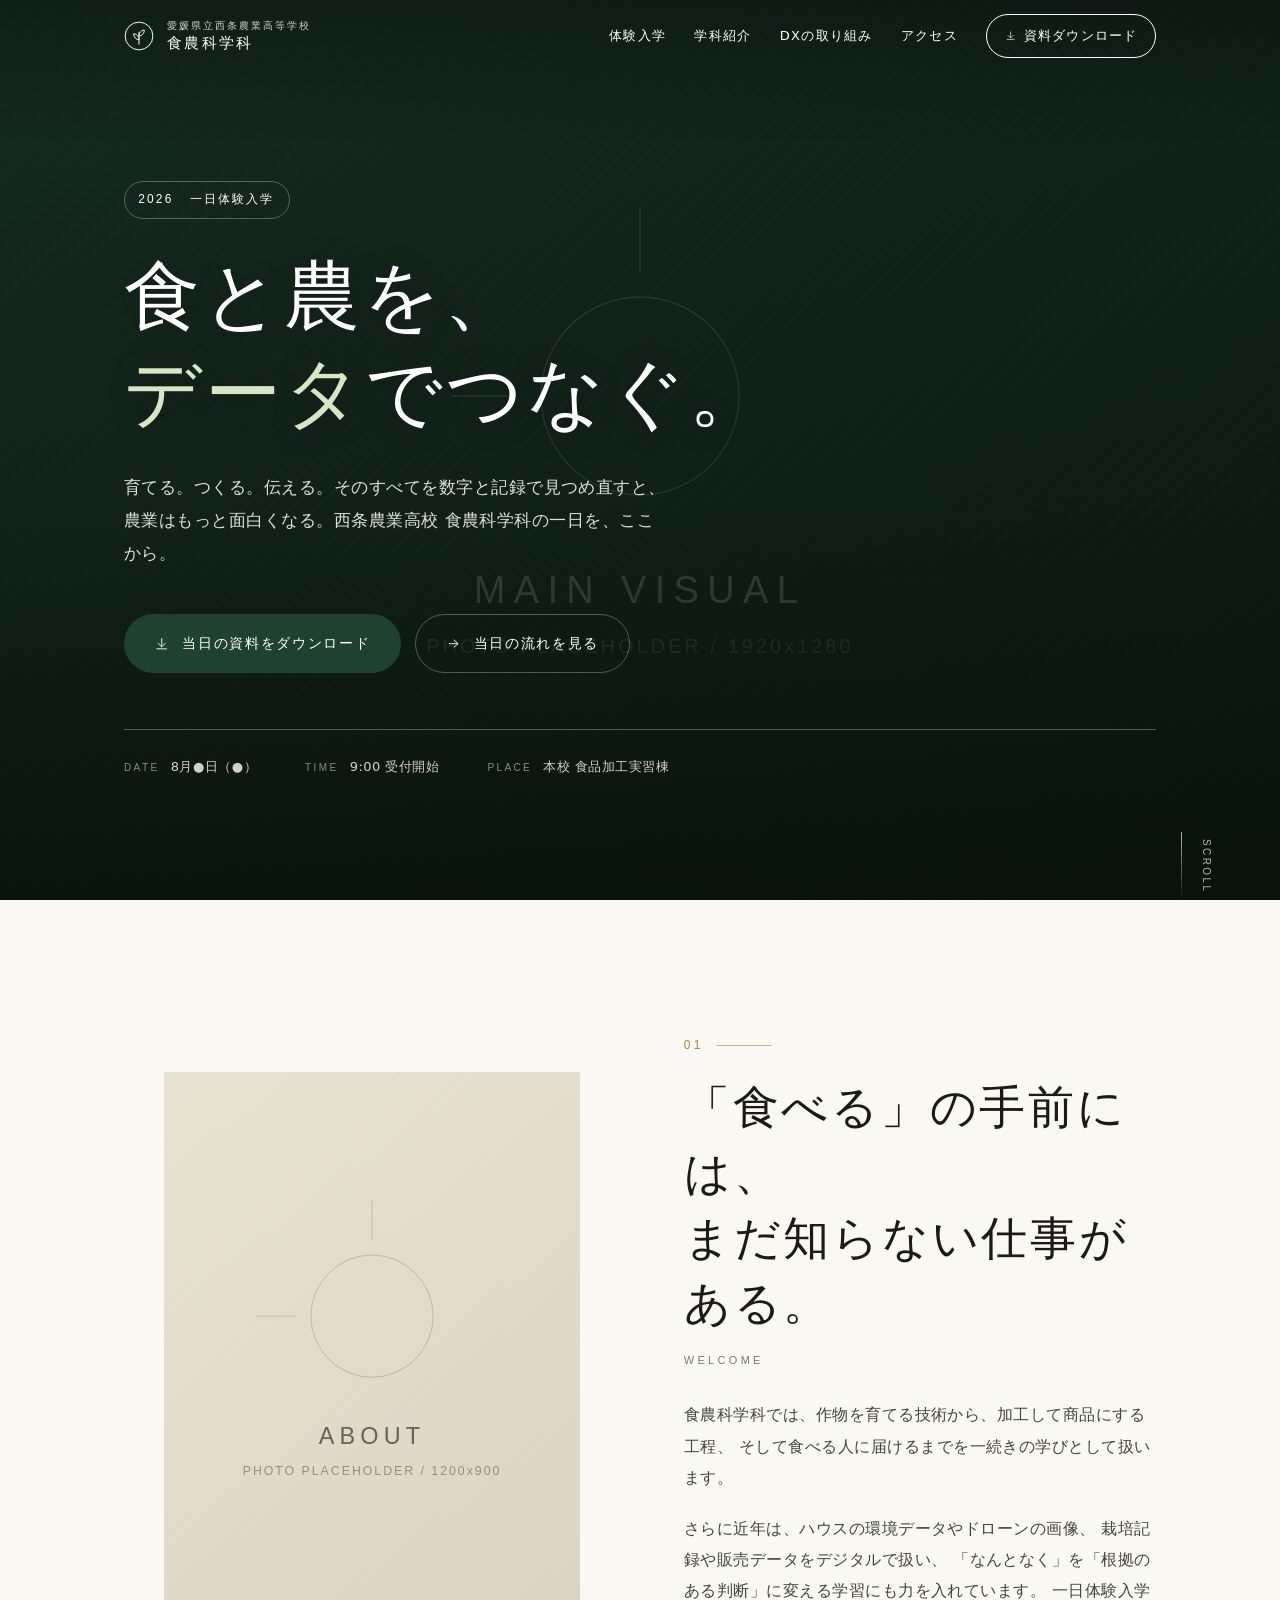
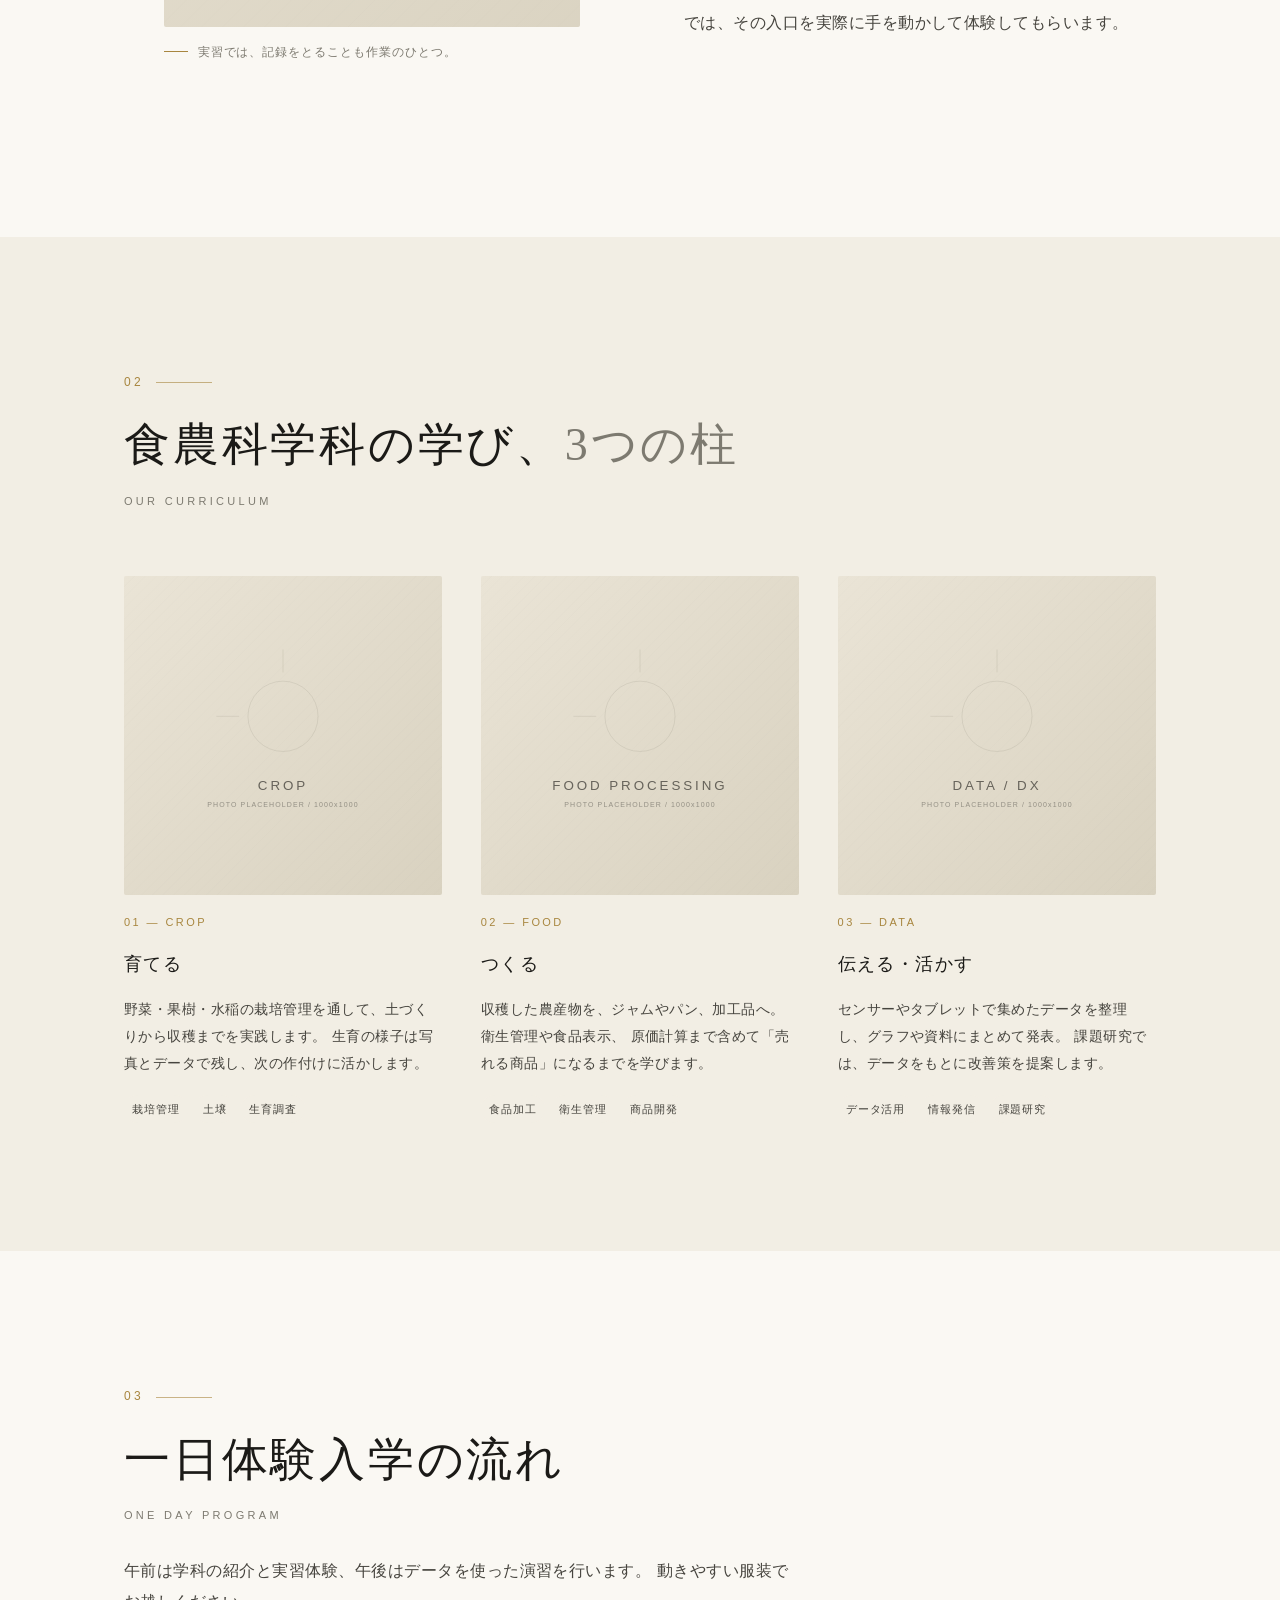
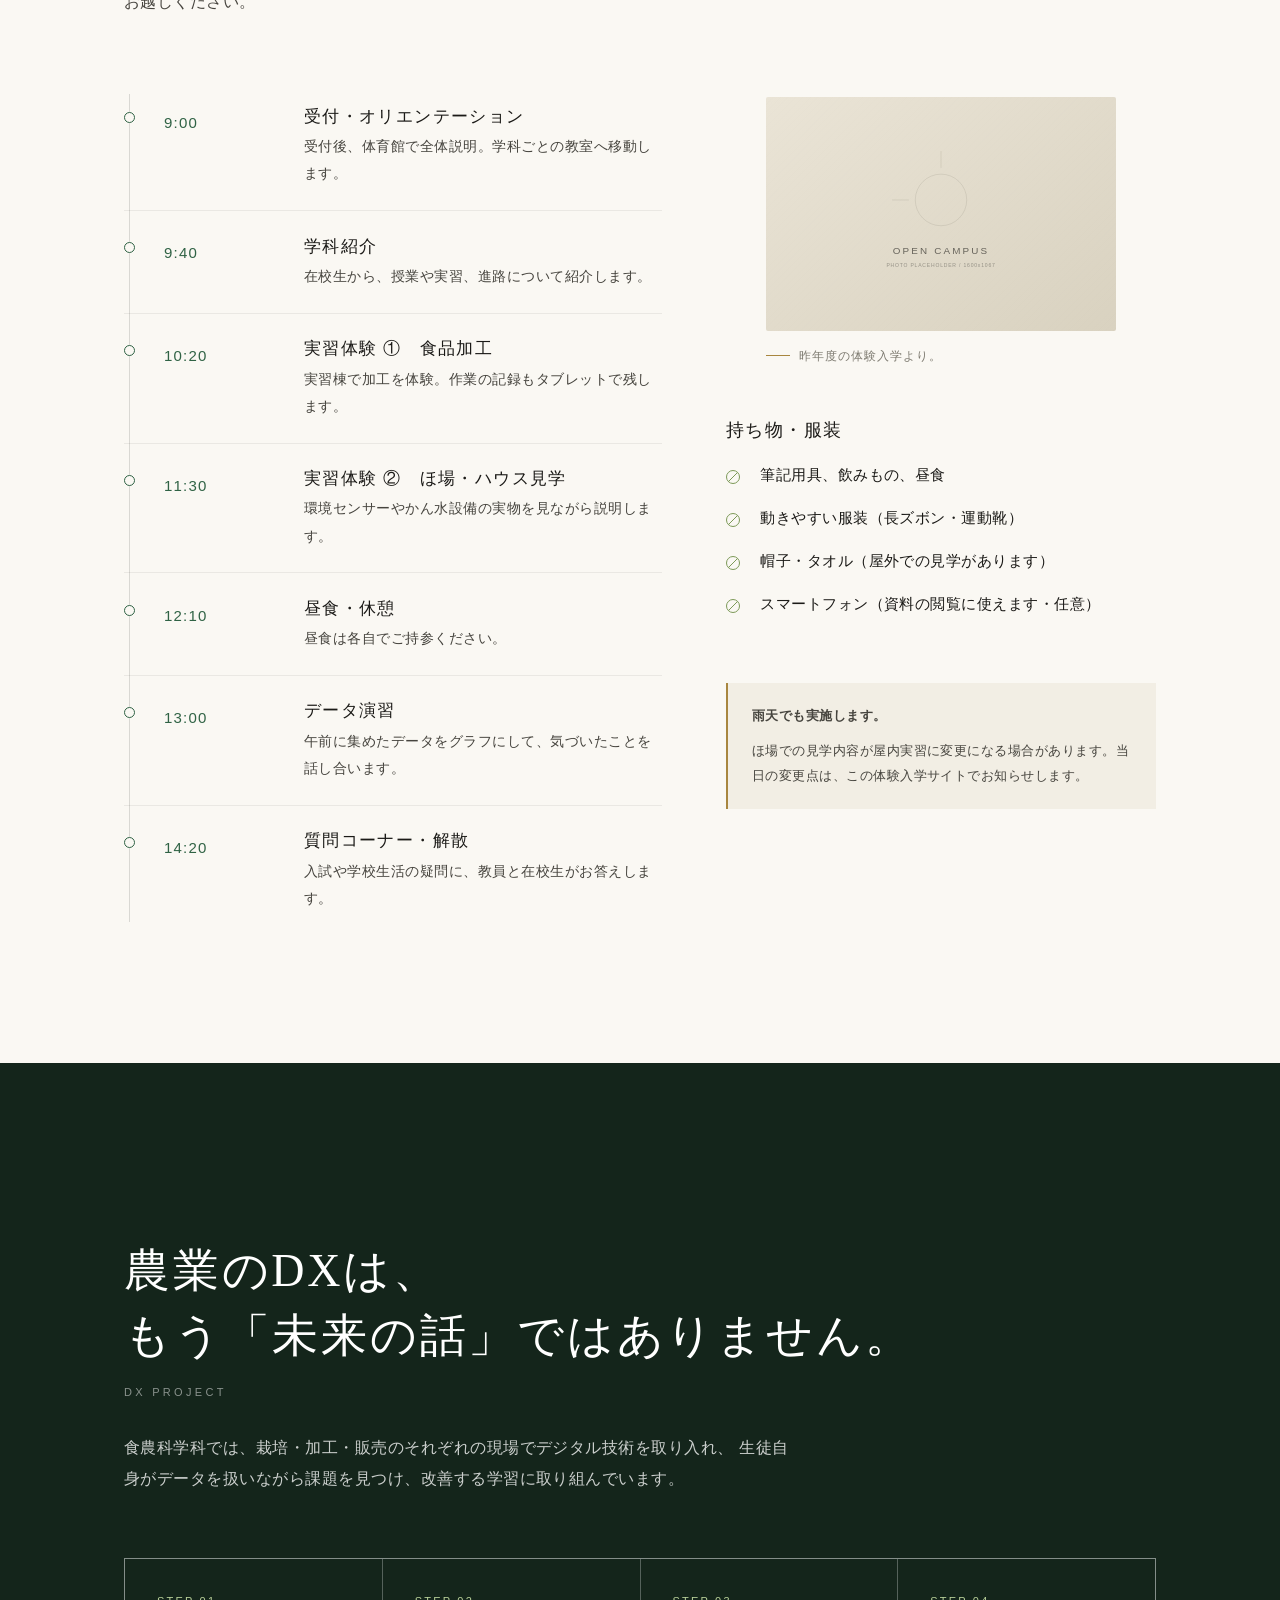
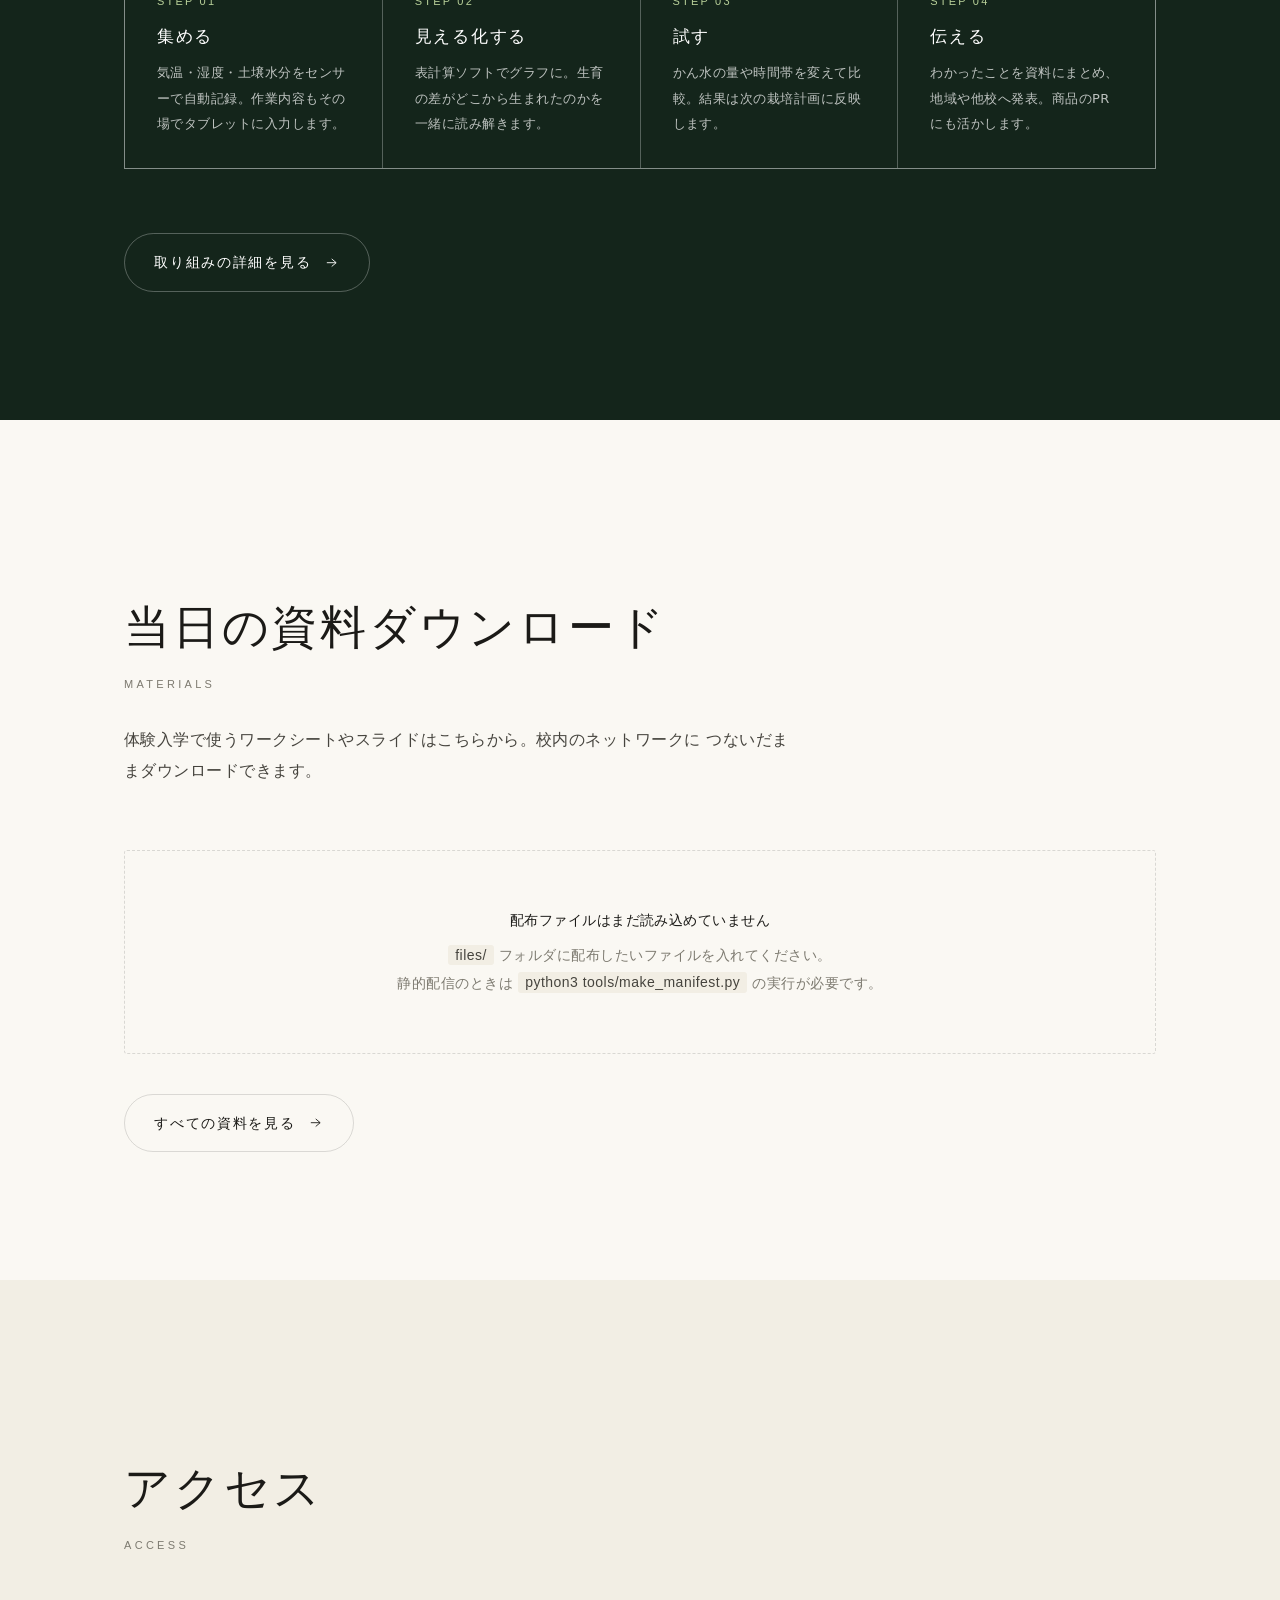
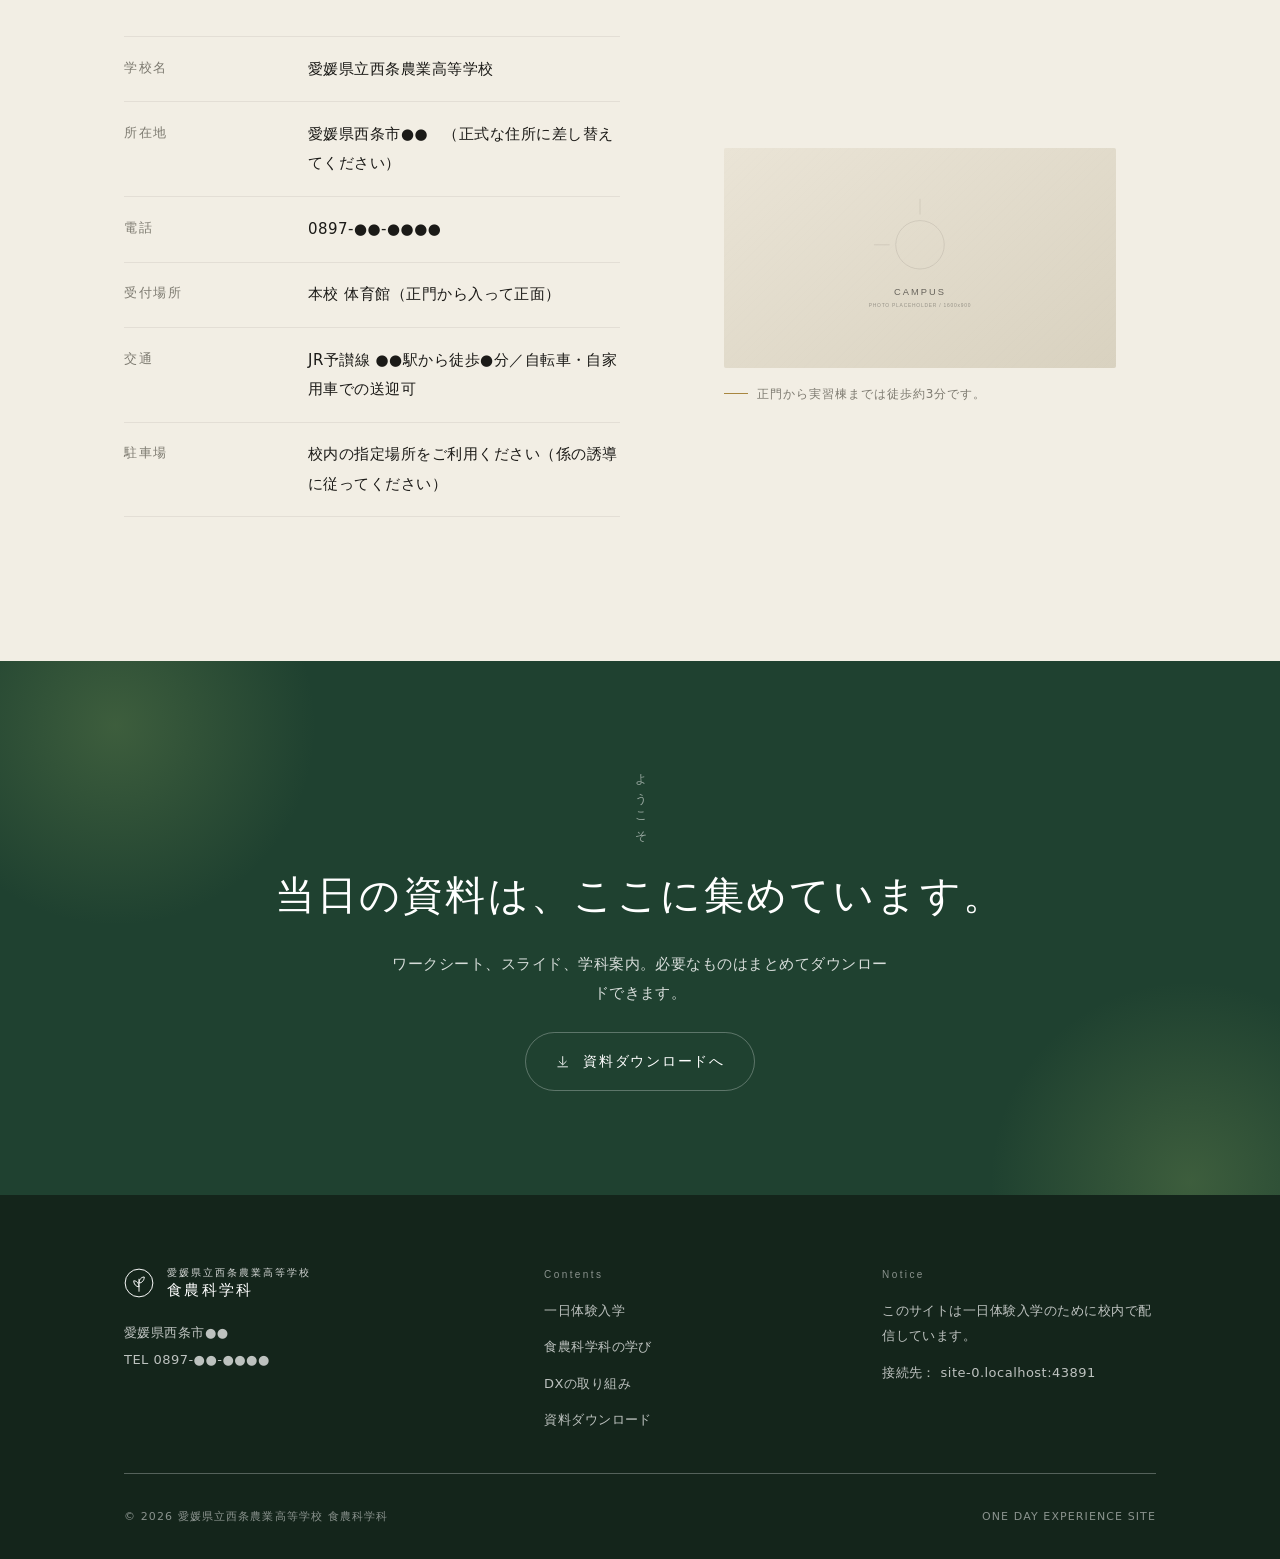
==== index.html @ 2d269757 "一日体験入学サイトを新規作成 食農科学科の一日体験入学向けサイト。Raspberry Pi を校内に置いて 資料を配布することを主目的にしている。  - index.html / dx.html / " ====
<!DOCTYPE html>
<html lang="ja">
<head>
<meta charset="UTF-8">
<meta name="viewport" content="width=device-width, initial-scale=1">
<title>一日体験入学｜愛媛県立西条農業高等学校 食農科学科</title>
<meta name="description" content="愛媛県立西条農業高等学校 食農科学科の一日体験入学サイト。当日の資料ダウンロードと、食と農のDX（デジタル）に取り組む学科の学びを紹介します。">
<meta name="theme-color" content="#14251b">
<meta name="format-detection" content="telephone=no">
<meta property="og:type" content="website">
<meta property="og:title" content="一日体験入学｜西条農業高等学校 食農科学科">
<meta property="og:description" content="食と農を、データでつなぐ。食農科学科の学びとDXの取り組みを紹介します。">
<link rel="icon" href="assets/img/favicon.svg" type="image/svg+xml">
<script>document.documentElement.className += " js";</script>
<link rel="stylesheet" href="assets/css/style.css">
<link rel="stylesheet" href="assets/css/photos.css">
</head>
<body>

<a class="skip-link" href="#main">本文へskip</a>

<!-- ======================= ヘッダー ======================= -->
<header class="header">
  <div class="header__inner">
    <a class="brand" href="index.html" aria-label="西条農業高等学校 食農科学科 トップへ">
      <svg class="brand__mark" viewBox="0 0 40 40" fill="none" stroke-width="1.3" aria-hidden="true">
        <circle cx="20" cy="20" r="18.5"/>
        <path d="M20 31V15" stroke-linecap="round"/>
        <path d="M20 20c0-4.4 3-8 7-8 0 4.4-3 8-7 8Z"/>
        <path d="M20 25c0-4.4-3-8-7-8 0 4.4 3 8 7 8Z"/>
      </svg>
      <span class="brand__txt">
        <span class="brand__school">愛媛県立西条農業高等学校</span>
        <span class="brand__dept">食農科学科</span>
      </span>
    </a>

    <nav class="gnav" aria-label="メインメニュー">
      <a class="gnav__link" href="#taiken">体験入学</a>
      <a class="gnav__link" href="#course">学科紹介</a>
      <a class="gnav__link" href="dx.html">DXの取り組み</a>
      <a class="gnav__link" href="#access">アクセス</a>
      <a class="gnav__cta" href="download.html">
        <svg viewBox="0 0 24 24" fill="none" stroke="currentColor" stroke-width="1.4" stroke-linecap="round" stroke-linejoin="round" aria-hidden="true"><path d="M12 4v12"/><path d="M6.5 11.5 12 17l5.5-5.5"/><path d="M4.5 20h15"/></svg>
        資料ダウンロード
      </a>
    </nav>

    <button class="burger" type="button" aria-expanded="false" aria-controls="drawer" aria-label="メニューを開く">
      <span></span><span></span><span></span>
    </button>
  </div>
</header>

<!-- ======================= ドロワー ======================= -->
<div class="drawer" id="drawer" aria-hidden="true">
  <nav class="wrap" aria-label="メニュー">
    <ul class="drawer__list">
      <li><a href="index.html"><em>01</em>トップ</a></li>
      <li><a href="#taiken"><em>02</em>一日体験入学</a></li>
      <li><a href="#course"><em>03</em>食農科学科の学び</a></li>
      <li><a href="dx.html"><em>04</em>DXの取り組み</a></li>
      <li><a href="download.html"><em>05</em>資料ダウンロード</a></li>
      <li><a href="#access"><em>06</em>アクセス</a></li>
    </ul>
    <p class="drawer__foot">
      校内Wi-Fi接続中のアドレス： <span data-host>localhost</span>
    </p>
  </nav>
</div>

<main id="main">

  <!-- ======================= ヒーロー ======================= -->
  <section class="hero">
    <div class="hero__media" aria-hidden="true">
      <div class="photo ph-hero" data-note="hero"></div>
    </div>

    <div class="hero__inner">
      <p class="hero__eyebrow" data-reveal><b>2026</b> 一日体験入学</p>

      <h1 class="hero__ttl" data-reveal data-reveal-group="1">
        食と農を、<br>
        <span class="accent">データ</span>でつなぐ。
      </h1>

      <p class="hero__lead" data-reveal data-reveal-group="2">
        育てる。つくる。伝える。そのすべてを数字と記録で見つめ直すと、
        農業はもっと面白くなる。西条農業高校 食農科学科の一日を、ここから。
      </p>

      <div class="hero__actions btn-row" data-reveal data-reveal-group="3">
        <a class="btn btn--down" href="download.html">
          <svg class="btn__ico" viewBox="0 0 24 24" fill="none" stroke="currentColor" stroke-width="1.4" stroke-linecap="round" stroke-linejoin="round" aria-hidden="true"><path d="M12 4v12"/><path d="M6.5 11.5 12 17l5.5-5.5"/><path d="M4.5 20h15"/></svg>
          当日の資料をダウンロード
        </a>
        <a class="btn btn--light" href="#taiken">
          <svg class="btn__ico" viewBox="0 0 24 24" fill="none" stroke="currentColor" stroke-width="1.4" stroke-linecap="round" stroke-linejoin="round" aria-hidden="true"><path d="M5 12h13"/><path d="M12.5 6.5 19 12l-6.5 5.5"/></svg>
          当日の流れを見る
        </a>
      </div>

      <!-- TODO: 日程・会場・持ち物を実際の内容に差し替えてください -->
      <dl class="hero__meta" data-reveal data-reveal-group="4">
        <div><dt>DATE</dt><dd>8月●日（●）</dd></div>
        <div><dt>TIME</dt><dd>9:00 受付開始</dd></div>
        <div><dt>PLACE</dt><dd>本校 食品加工実習棟</dd></div>
      </dl>
    </div>

    <p class="hero__scroll" aria-hidden="true">SCROLL</p>
  </section>

  <!-- ======================= イントロ ======================= -->
  <section class="section" id="about">
    <div class="wrap">
      <div class="split split--rev">
        <div>
          <div class="head" style="margin-bottom:0">
            <p class="head__no" data-reveal>01</p>
            <h2 class="head__ttl" data-reveal data-reveal-group="1">
              「食べる」の手前には、<br>まだ知らない仕事がある。
            </h2>
            <p class="head__en" data-reveal data-reveal-group="2">Welcome</p>
            <div class="head__lead" data-reveal data-reveal-group="3">
              <p>
                食農科学科では、作物を育てる技術から、加工して商品にする工程、
                そして食べる人に届けるまでを一続きの学びとして扱います。
              </p>
              <p style="margin-top:1.25em">
                さらに近年は、ハウスの環境データやドローンの画像、
                栽培記録や販売データをデジタルで扱い、
                「なんとなく」を「根拠のある判断」に変える学習にも力を入れています。
                一日体験入学では、その入口を実際に手を動かして体験してもらいます。
              </p>
            </div>
            <p style="margin-top:2.25rem" data-reveal data-reveal-group="4">
              <a class="tlink" href="dx.html">
                DXの取り組みを詳しく見る
                <svg viewBox="0 0 24 24" fill="none" stroke="currentColor" stroke-width="1.5" stroke-linecap="round" stroke-linejoin="round" aria-hidden="true"><path d="M5 12h13"/><path d="M12.5 6.5 19 12l-6.5 5.5"/></svg>
              </a>
            </p>
          </div>
        </div>

        <figure class="figure" data-reveal>
          <div class="photo photo--tall photo--zoom ph-about" data-note="about"></div>
          <figcaption>実習では、記録をとることも作業のひとつ。</figcaption>
        </figure>
      </div>
    </div>
  </section>

  <!-- ======================= 学びの3本柱 ======================= -->
  <section class="section section--paper2" id="course">
    <div class="wrap">
      <div class="head">
        <p class="head__no" data-reveal>02</p>
        <h2 class="head__ttl" data-reveal data-reveal-group="1">
          食農科学科の学び、<span class="thin">3つの柱</span>
        </h2>
        <p class="head__en" data-reveal data-reveal-group="2">Our Curriculum</p>
      </div>

      <div class="grid grid--3">
        <article class="card card--flat" data-reveal data-reveal-group="0">
          <div class="photo photo--1x1 photo--zoom ph-course-crop" data-note="course-crop"></div>
          <p class="card__no">01 — CROP</p>
          <h3 class="card__ttl">育てる</h3>
          <p class="card__txt">
            野菜・果樹・水稲の栽培管理を通して、土づくりから収穫までを実践します。
            生育の様子は写真とデータで残し、次の作付けに活かします。
          </p>
          <div class="card__tags">
            <span class="tag">栽培管理</span><span class="tag">土壌</span><span class="tag">生育調査</span>
          </div>
        </article>

        <article class="card card--flat" data-reveal data-reveal-group="1">
          <div class="photo photo--1x1 photo--zoom ph-course-food" data-note="course-food"></div>
          <p class="card__no">02 — FOOD</p>
          <h3 class="card__ttl">つくる</h3>
          <p class="card__txt">
            収穫した農産物を、ジャムやパン、加工品へ。衛生管理や食品表示、
            原価計算まで含めて「売れる商品」になるまでを学びます。
          </p>
          <div class="card__tags">
            <span class="tag">食品加工</span><span class="tag">衛生管理</span><span class="tag">商品開発</span>
          </div>
        </article>

        <article class="card card--flat" data-reveal data-reveal-group="2">
          <div class="photo photo--1x1 photo--zoom ph-course-data" data-note="course-data"></div>
          <p class="card__no">03 — DATA</p>
          <h3 class="card__ttl">伝える・活かす</h3>
          <p class="card__txt">
            センサーやタブレットで集めたデータを整理し、グラフや資料にまとめて発表。
            課題研究では、データをもとに改善策を提案します。
          </p>
          <div class="card__tags">
            <span class="tag">データ活用</span><span class="tag">情報発信</span><span class="tag">課題研究</span>
          </div>
        </article>
      </div>
    </div>
  </section>

  <!-- ======================= 一日体験入学 ======================= -->
  <section class="section" id="taiken">
    <div class="wrap">
      <div class="head">
        <p class="head__no" data-reveal>03</p>
        <h2 class="head__ttl" data-reveal data-reveal-group="1">一日体験入学の流れ</h2>
        <p class="head__en" data-reveal data-reveal-group="2">One Day Program</p>
        <p class="head__lead" data-reveal data-reveal-group="3">
          午前は学科の紹介と実習体験、午後はデータを使った演習を行います。
          動きやすい服装でお越しください。
        </p>
      </div>

      <div class="split split--media-lg split--top">
        <!-- TODO: 実際のタイムテーブルに差し替えてください -->
        <div class="timeline" data-reveal>
          <div class="tl-item">
            <p class="tl-item__time">9:00</p>
            <h3 class="tl-item__ttl">受付・オリエンテーション</h3>
            <p class="tl-item__txt">受付後、体育館で全体説明。学科ごとの教室へ移動します。</p>
          </div>
          <div class="tl-item">
            <p class="tl-item__time">9:40</p>
            <h3 class="tl-item__ttl">学科紹介</h3>
            <p class="tl-item__txt">在校生から、授業や実習、進路について紹介します。</p>
          </div>
          <div class="tl-item">
            <p class="tl-item__time">10:20</p>
            <h3 class="tl-item__ttl">実習体験 ①　食品加工</h3>
            <p class="tl-item__txt">実習棟で加工を体験。作業の記録もタブレットで残します。</p>
          </div>
          <div class="tl-item">
            <p class="tl-item__time">11:30</p>
            <h3 class="tl-item__ttl">実習体験 ②　ほ場・ハウス見学</h3>
            <p class="tl-item__txt">環境センサーやかん水設備の実物を見ながら説明します。</p>
          </div>
          <div class="tl-item">
            <p class="tl-item__time">12:10</p>
            <h3 class="tl-item__ttl">昼食・休憩</h3>
            <p class="tl-item__txt">昼食は各自でご持参ください。</p>
          </div>
          <div class="tl-item">
            <p class="tl-item__time">13:00</p>
            <h3 class="tl-item__ttl">データ演習</h3>
            <p class="tl-item__txt">午前に集めたデータをグラフにして、気づいたことを話し合います。</p>
          </div>
          <div class="tl-item">
            <p class="tl-item__time">14:20</p>
            <h3 class="tl-item__ttl">質問コーナー・解散</h3>
            <p class="tl-item__txt">入試や学校生活の疑問に、教員と在校生がお答えします。</p>
          </div>
        </div>

        <div style="display:grid; gap:2rem">
          <figure class="figure" data-reveal>
            <div class="photo photo--3x2 photo--zoom ph-taiken" data-note="taiken"></div>
            <figcaption>昨年度の体験入学より。</figcaption>
          </figure>

          <div data-reveal data-reveal-group="1">
            <h3 class="card__ttl" style="margin-bottom:1.1rem">持ち物・服装</h3>
            <ul class="checks">
              <li>筆記用具、飲みもの、昼食</li>
              <li>動きやすい服装（長ズボン・運動靴）</li>
              <li>帽子・タオル（屋外での見学があります）</li>
              <li>スマートフォン（資料の閲覧に使えます・任意）</li>
            </ul>
          </div>

          <div class="dl-note" data-reveal data-reveal-group="2">
            <p><b>雨天でも実施します。</b></p>
            <p>ほ場での見学内容が屋内実習に変更になる場合があります。当日の変更点は、この体験入学サイトでお知らせします。</p>
          </div>
        </div>
      </div>
    </div>
  </section>

  <!-- ======================= DXダイジェスト ======================= -->
  <section class="section section--dark" id="dx">
    <div class="wrap">
      <div class="head">
        <p class="head__no" data-reveal>04</p>
        <h2 class="head__ttl" data-reveal data-reveal-group="1">
          農業のDXは、<br>もう「未来の話」ではありません。
        </h2>
        <p class="head__en" data-reveal data-reveal-group="2">DX Project</p>
        <p class="head__lead" data-reveal data-reveal-group="3">
          食農科学科では、栽培・加工・販売のそれぞれの現場でデジタル技術を取り入れ、
          生徒自身がデータを扱いながら課題を見つけ、改善する学習に取り組んでいます。
        </p>
      </div>

      <div class="flow" data-reveal>
        <div class="flow__step">
          <p class="flow__no">STEP 01</p>
          <h3 class="flow__ttl">集める</h3>
          <p class="flow__txt">気温・湿度・土壌水分をセンサーで自動記録。作業内容もその場でタブレットに入力します。</p>
        </div>
        <div class="flow__step">
          <p class="flow__no">STEP 02</p>
          <h3 class="flow__ttl">見える化する</h3>
          <p class="flow__txt">表計算ソフトでグラフに。生育の差がどこから生まれたのかを一緒に読み解きます。</p>
        </div>
        <div class="flow__step">
          <p class="flow__no">STEP 03</p>
          <h3 class="flow__ttl">試す</h3>
          <p class="flow__txt">かん水の量や時間帯を変えて比較。結果は次の栽培計画に反映します。</p>
        </div>
        <div class="flow__step">
          <p class="flow__no">STEP 04</p>
          <h3 class="flow__ttl">伝える</h3>
          <p class="flow__txt">わかったことを資料にまとめ、地域や他校へ発表。商品のPRにも活かします。</p>
        </div>
      </div>

      <div style="margin-top:clamp(2.5rem,6vw,4rem)" data-reveal>
        <a class="btn btn--light" href="dx.html">
          取り組みの詳細を見る
          <svg class="btn__ico" viewBox="0 0 24 24" fill="none" stroke="currentColor" stroke-width="1.4" stroke-linecap="round" stroke-linejoin="round" aria-hidden="true"><path d="M5 12h13"/><path d="M12.5 6.5 19 12l-6.5 5.5"/></svg>
        </a>
      </div>
    </div>
  </section>

  <!-- ======================= ダウンロード ======================= -->
  <section class="section" id="files">
    <div class="wrap">
      <div class="head">
        <p class="head__no" data-reveal>05</p>
        <h2 class="head__ttl" data-reveal data-reveal-group="1">当日の資料ダウンロード</h2>
        <p class="head__en" data-reveal data-reveal-group="2">Materials</p>
        <p class="head__lead" data-reveal data-reveal-group="3">
          体験入学で使うワークシートやスライドはこちらから。校内のネットワークに
          つないだままダウンロードできます。
        </p>
      </div>

      <!-- 一覧は assets/js/files.js が自動で描画します（data-limit=表示件数） -->
      <div data-filelist data-limit="5" data-reveal>
        <div class="filelist" data-fl-list>
          <div class="state state--load"><div class="spinner" aria-hidden="true"></div>読み込み中…</div>
          <noscript>
            <div class="state">
              <b>ファイル一覧を表示できません</b>
              ブラウザのJavaScriptが無効になっています。<br>
              <a href="files/">こちらの簡易一覧</a> から資料を保存してください。
            </div>
          </noscript>
        </div>
      </div>

      <div style="margin-top:2.5rem" data-reveal>
        <a class="btn btn--ghost" href="download.html">
          すべての資料を見る
          <svg class="btn__ico" viewBox="0 0 24 24" fill="none" stroke="currentColor" stroke-width="1.4" stroke-linecap="round" stroke-linejoin="round" aria-hidden="true"><path d="M5 12h13"/><path d="M12.5 6.5 19 12l-6.5 5.5"/></svg>
        </a>
      </div>
    </div>
  </section>

  <!-- ======================= アクセス ======================= -->
  <section class="section section--paper2" id="access">
    <div class="wrap">
      <div class="head">
        <p class="head__no" data-reveal>06</p>
        <h2 class="head__ttl" data-reveal data-reveal-group="1">アクセス</h2>
        <p class="head__en" data-reveal data-reveal-group="2">Access</p>
      </div>

      <div class="split">
        <!-- TODO: 住所・電話番号・交通手段を学校の正式な情報に差し替えてください -->
        <dl class="dl-rule" data-reveal>
          <div>
            <dt>学校名</dt>
            <dd>愛媛県立西条農業高等学校</dd>
          </div>
          <div>
            <dt>所在地</dt>
            <dd>愛媛県西条市●●　（正式な住所に差し替えてください）</dd>
          </div>
          <div>
            <dt>電話</dt>
            <dd>0897-●●-●●●●</dd>
          </div>
          <div>
            <dt>受付場所</dt>
            <dd>本校 体育館（正門から入って正面）</dd>
          </div>
          <div>
            <dt>交通</dt>
            <dd>JR予讃線 ●●駅から徒歩●分／自転車・自家用車での送迎可</dd>
          </div>
          <div>
            <dt>駐車場</dt>
            <dd>校内の指定場所をご利用ください（係の誘導に従ってください）</dd>
          </div>
        </dl>

        <figure class="figure" data-reveal data-reveal-group="1">
          <div class="photo photo--16x9 photo--zoom ph-campus" data-note="campus"></div>
          <figcaption>正門から実習棟までは徒歩約3分です。</figcaption>
        </figure>
      </div>
    </div>
  </section>

  <!-- ======================= CTA ======================= -->
  <section class="cta">
    <div class="wrap cta__inner">
      <p class="vlabel" style="color:rgba(255,255,255,.55)" data-reveal>ようこそ</p>
      <h2 class="cta__ttl" data-reveal data-reveal-group="1">当日の資料は、ここに集めています。</h2>
      <p class="cta__txt" data-reveal data-reveal-group="2">
        ワークシート、スライド、学科案内。必要なものはまとめてダウンロードできます。
      </p>
      <div class="btn-row" data-reveal data-reveal-group="3">
        <a class="btn btn--light" href="download.html">
          <svg class="btn__ico" viewBox="0 0 24 24" fill="none" stroke="currentColor" stroke-width="1.4" stroke-linecap="round" stroke-linejoin="round" aria-hidden="true"><path d="M12 4v12"/><path d="M6.5 11.5 12 17l5.5-5.5"/><path d="M4.5 20h15"/></svg>
          資料ダウンロードへ
        </a>
      </div>
    </div>
  </section>
</main>

<!-- ======================= フッター ======================= -->
<footer class="footer">
  <div class="wrap">
    <div class="footer__top">
      <div>
        <a class="brand footer__brand" href="index.html">
          <svg class="brand__mark" viewBox="0 0 40 40" fill="none" stroke-width="1.3" aria-hidden="true">
            <circle cx="20" cy="20" r="18.5"/>
            <path d="M20 31V15" stroke-linecap="round"/>
            <path d="M20 20c0-4.4 3-8 7-8 0 4.4-3 8-7 8Z"/>
            <path d="M20 25c0-4.4-3-8-7-8 0 4.4 3 8 7 8Z"/>
          </svg>
          <span class="brand__txt">
            <span class="brand__school">愛媛県立西条農業高等学校</span>
            <span class="brand__dept">食農科学科</span>
          </span>
        </a>
        <address class="footer__addr">
          愛媛県西条市●●<br>
          TEL 0897-●●-●●●●
        </address>
      </div>

      <nav aria-label="サイト内リンク">
        <h3>Contents</h3>
        <ul class="footer__links">
          <li><a href="index.html#taiken">一日体験入学</a></li>
          <li><a href="index.html#course">食農科学科の学び</a></li>
          <li><a href="dx.html">DXの取り組み</a></li>
          <li><a href="download.html">資料ダウンロード</a></li>
        </ul>
      </nav>

      <div>
        <h3>Notice</h3>
        <ul class="footer__links">
          <li>このサイトは一日体験入学のために校内で配信しています。</li>
          <li>接続先： <span data-host>localhost</span></li>
        </ul>
      </div>
    </div>

    <div class="footer__bottom">
      <p>&copy; <span data-year>2026</span> 愛媛県立西条農業高等学校 食農科学科</p>
      <p>ONE DAY EXPERIENCE SITE</p>
    </div>
  </div>
</footer>

<script src="assets/js/main.js" defer></script>
<script src="assets/js/files.js" defer></script>
</body>
</html>
---- assets/css/style.css ----
@charset "UTF-8";
/* ==========================================================================
   西条農業高校 食農科学科 一日体験入学サイト
   style.css  ─ デザインシステム本体
   ※ 外部CDN・Webフォントは一切使いません（ラズパイのオフライン配信前提）
   ========================================================================== */

/* --------------------------------------------------------------------------
   1. トークン
   -------------------------------------------------------------------------- */
:root {
  color-scheme: light;

  /* 色：墨と深緑、生成りの紙 */
  --c-ink:        #1b1a17;
  --c-ink-2:      #46443e;
  --c-ink-3:      #7d7a70;
  --c-paper:      #faf8f3;
  --c-paper-2:    #f2eee4;
  --c-paper-3:    #e8e2d4;
  --c-green-900:  #14251b;
  --c-green-700:  #1f4130;
  --c-green-500:  #2f6244;
  --c-leaf:       #7d9a58;
  --c-gold:       #a8863f;
  --c-white:      #ffffff;

  --c-line:       rgba(27, 26, 23, 0.14);
  --c-line-soft:  rgba(27, 26, 23, 0.07);
  --c-line-light: rgba(255, 255, 255, 0.28);

  /* 書体：端末にある和文フォントで完結させる */
  --f-serif: "Hiragino Mincho ProN", "HiraMinProN-W3", "Yu Mincho", YuMincho,
             "Noto Serif JP", "Noto Serif CJK JP", "BIZ UDPMincho",
             "MS PMincho", serif;
  --f-sans:  "Hiragino Sans", "HiraginoSans-W3", "Noto Sans JP",
             "Noto Sans CJK JP", "Yu Gothic Medium", "Yu Gothic", YuGothic,
             Meiryo, system-ui, -apple-system, sans-serif;
  --f-num:   "Helvetica Neue", Helvetica, Arial, var(--f-sans);

  /* 余白のリズム */
  --sp-1: 0.5rem;
  --sp-2: 1rem;
  --sp-3: 1.5rem;
  --sp-4: 2rem;
  --sp-5: 3rem;
  --sp-6: 4.5rem;
  --sp-7: 7rem;
  --sp-8: 10rem;

  --wrap: 1160px;
  --wrap-narrow: 760px;
  --gutter: clamp(1.25rem, 5vw, 4rem);

  --header-h: 72px;

  --ease: cubic-bezier(0.22, 0.61, 0.36, 1);
  --ease-out: cubic-bezier(0.16, 1, 0.3, 1);

  --shadow-1: 0 1px 2px rgba(27, 26, 23, 0.04),
              0 8px 24px -12px rgba(27, 26, 23, 0.14);
  --shadow-2: 0 2px 4px rgba(27, 26, 23, 0.05),
              0 24px 60px -24px rgba(27, 26, 23, 0.28);
}

/* --------------------------------------------------------------------------
   2. リセットと下地
   -------------------------------------------------------------------------- */
*, *::before, *::after { box-sizing: border-box; }

html {
  -webkit-text-size-adjust: 100%;
  scroll-behavior: smooth;
  scroll-padding-top: calc(var(--header-h) + 1rem);
}

body {
  margin: 0;
  background: var(--c-paper);
  color: var(--c-ink);
  font-family: var(--f-sans);
  font-size: clamp(0.9375rem, 0.9rem + 0.2vw, 1rem);
  line-height: 1.95;
  letter-spacing: 0.03em;
  font-feature-settings: "palt" 1;
  -webkit-font-smoothing: antialiased;
  overflow-x: hidden;
}

body.is-locked { overflow: hidden; }

img, svg, video { display: block; max-width: 100%; height: auto; }
a { color: inherit; text-decoration: none; }
button { font: inherit; color: inherit; }

h1, h2, h3, h4 {
  margin: 0;
  font-family: var(--f-serif);
  font-weight: 500;
  line-height: 1.5;
  letter-spacing: 0.06em;
}

p { margin: 0; }
ul, ol { margin: 0; padding: 0; list-style: none; }

::selection { background: var(--c-leaf); color: var(--c-white); }

:focus-visible {
  outline: 2px solid var(--c-green-500);
  outline-offset: 3px;
  border-radius: 2px;
}

.u-visually-hidden {
  position: absolute !important;
  width: 1px; height: 1px;
  margin: -1px; padding: 0;
  overflow: hidden;
  clip-path: inset(50%);
  white-space: nowrap;
}

.skip-link {
  position: fixed;
  top: 0.5rem; left: 50%;
  transform: translate(-50%, -200%);
  z-index: 200;
  padding: 0.6rem 1.2rem;
  background: var(--c-green-700);
  color: var(--c-white);
  font-size: 0.8125rem;
  border-radius: 999px;
  transition: transform 0.2s var(--ease);
}
.skip-link:focus { transform: translate(-50%, 0); }

/* --------------------------------------------------------------------------
   3. レイアウト部品
   -------------------------------------------------------------------------- */
.wrap {
  width: 100%;
  max-width: var(--wrap);
  margin-inline: auto;
  padding-inline: var(--gutter);
}
.wrap--narrow { max-width: calc(var(--wrap-narrow) + var(--gutter) * 2); }

.section { padding-block: clamp(4rem, 10vw, var(--sp-8)); }
.section--tight { padding-block: clamp(3rem, 7vw, var(--sp-6)); }
.section--paper2 { background: var(--c-paper-2); }
.section--dark {
  background: var(--c-green-900);
  color: rgba(255, 255, 255, 0.86);
}
.section--dark h2, .section--dark h3 { color: var(--c-white); }

.rule {
  height: 1px;
  border: 0;
  margin: 0;
  background: var(--c-line);
}

/* 見出しブロック --------------------------------------------------------- */
.head { margin-bottom: clamp(2.5rem, 5vw, 4rem); }

.head__no {
  display: inline-flex;
  align-items: center;
  gap: 0.75rem;
  font-family: var(--f-num);
  font-size: 0.75rem;
  letter-spacing: 0.28em;
  color: var(--c-gold);
}
.head__no::after {
  content: "";
  width: clamp(2rem, 6vw, 3.5rem);
  height: 1px;
  background: currentColor;
  opacity: 0.6;
}

.head__ttl {
  margin-top: 1rem;
  font-size: clamp(1.625rem, 1.1rem + 2.4vw, 2.875rem);
  line-height: 1.42;
}
.head__ttl .thin { color: var(--c-ink-3); }

.head__en {
  margin-top: 0.85rem;
  font-family: var(--f-num);
  font-size: 0.6875rem;
  letter-spacing: 0.3em;
  text-transform: uppercase;
  color: var(--c-ink-3);
}
.section--dark .head__en { color: rgba(255, 255, 255, 0.5); }

.head__lead {
  margin-top: 1.75rem;
  max-width: 42em;
  color: var(--c-ink-2);
}
.section--dark .head__lead { color: rgba(255, 255, 255, 0.78); }

/* 縦書きの飾りラベル ---------------------------------------------------- */
.vlabel {
  writing-mode: vertical-rl;
  font-family: var(--f-serif);
  font-size: 0.75rem;
  letter-spacing: 0.42em;
  color: var(--c-ink-3);
}

/* ボタン ---------------------------------------------------------------- */
.btn {
  --btn-bg: var(--c-green-700);
  --btn-fg: var(--c-white);
  position: relative;
  display: inline-flex;
  align-items: center;
  gap: 0.9em;
  padding: 1.05em 2.1em;
  background: var(--btn-bg);
  color: var(--btn-fg);
  font-size: 0.875rem;
  letter-spacing: 0.12em;
  border: 1px solid transparent;
  border-radius: 999px;
  cursor: pointer;
  overflow: hidden;
  transition: background 0.4s var(--ease), color 0.4s var(--ease),
              border-color 0.4s var(--ease), transform 0.4s var(--ease);
}
.btn__ico {
  flex: none;
  width: 1.1em;
  transition: transform 0.4s var(--ease-out);
}
.btn:hover { transform: translateY(-2px); }
.btn:hover .btn__ico { transform: translateX(0.28em); }
.btn--down:hover .btn__ico { transform: translateY(0.22em); }

.btn--ghost {
  --btn-bg: transparent;
  --btn-fg: var(--c-ink);
  border-color: var(--c-line);
}
.btn--ghost:hover { --btn-bg: var(--c-ink); --btn-fg: var(--c-white); }

.btn--light {
  --btn-bg: transparent;
  --btn-fg: var(--c-white);
  border-color: var(--c-line-light);
}
.btn--light:hover { --btn-bg: var(--c-white); --btn-fg: var(--c-green-900); }

.btn-row {
  display: flex;
  flex-wrap: wrap;
  gap: 0.9rem;
}

/* テキストリンク -------------------------------------------------------- */
.tlink {
  display: inline-flex;
  align-items: center;
  gap: 0.7em;
  font-size: 0.8125rem;
  letter-spacing: 0.14em;
  padding-bottom: 0.35em;
  border-bottom: 1px solid var(--c-line);
  transition: border-color 0.3s var(--ease), gap 0.3s var(--ease);
}
.tlink:hover { border-color: var(--c-green-500); gap: 1.1em; }
.tlink svg { width: 0.95em; flex: none; }

/* --------------------------------------------------------------------------
   4. ヘッダー
   -------------------------------------------------------------------------- */
.header {
  position: fixed;
  inset: 0 0 auto 0;
  /* ドロワー(110)より前に置く。閉じるボタンが押せなくなるのを防ぐ */
  z-index: 130;
  height: var(--header-h);
  display: flex;
  align-items: center;
  color: var(--c-white);
  transition: background 0.45s var(--ease), color 0.45s var(--ease),
              box-shadow 0.45s var(--ease), height 0.45s var(--ease);
}
.header::after {
  content: "";
  position: absolute;
  inset: 0 0 auto 0;
  height: 140px;
  background: linear-gradient(to bottom, rgba(10, 18, 13, 0.5), transparent);
  opacity: 1;
  transition: opacity 0.45s var(--ease);
  pointer-events: none;
  z-index: -1;
}
.header.is-solid {
  background: rgba(250, 248, 243, 0.92);
  -webkit-backdrop-filter: saturate(1.4) blur(14px);
  backdrop-filter: saturate(1.4) blur(14px);
  color: var(--c-ink);
  box-shadow: 0 1px 0 var(--c-line-soft);
}
.header.is-solid::after { opacity: 0; }

/* トップ以外の下層ページは常に不透明ヘッダー */
.header--static {
  position: sticky;
  background: rgba(250, 248, 243, 0.92);
  -webkit-backdrop-filter: saturate(1.4) blur(14px);
  backdrop-filter: saturate(1.4) blur(14px);
  color: var(--c-ink);
  box-shadow: 0 1px 0 var(--c-line-soft);
}
.header--static::after { display: none; }

/* ドロワーを開いている間は、ヘッダーを暗い背景に溶け込ませる */
body.is-locked .header {
  background: transparent;
  -webkit-backdrop-filter: none;
  backdrop-filter: none;
  color: var(--c-white);
  box-shadow: none;
}
body.is-locked .header::after { opacity: 0; }

.header__inner {
  width: 100%;
  max-width: var(--wrap);
  margin-inline: auto;
  padding-inline: var(--gutter);
  display: flex;
  align-items: center;
  justify-content: space-between;
  gap: var(--sp-3);
}

.brand { display: flex; align-items: center; gap: 0.8rem; }
.brand__mark {
  flex: none;
  width: 30px; height: 30px;
}
.brand__mark path, .brand__mark circle { stroke: currentColor; }
.brand__txt { display: grid; gap: 0.15em; }
.brand__school {
  font-size: 0.625rem;
  letter-spacing: 0.2em;
  opacity: 0.8;
  line-height: 1.2;
}
.brand__dept {
  font-family: var(--f-serif);
  font-size: 0.9375rem;
  letter-spacing: 0.16em;
  line-height: 1.2;
}

.gnav { display: flex; align-items: center; gap: clamp(1.1rem, 2.2vw, 2.1rem); }
.gnav__link {
  position: relative;
  font-size: 0.8125rem;
  letter-spacing: 0.1em;
  padding-block: 0.4em;
}
.gnav__link::after {
  content: "";
  position: absolute;
  left: 0; bottom: 0;
  width: 100%; height: 1px;
  background: currentColor;
  transform: scaleX(0);
  transform-origin: left;
  transition: transform 0.4s var(--ease-out);
}
.gnav__link:hover::after, .gnav__link[aria-current="page"]::after { transform: scaleX(1); }

.gnav__cta {
  display: inline-flex;
  align-items: center;
  gap: 0.6em;
  padding: 0.7em 1.4em;
  font-size: 0.78125rem;
  letter-spacing: 0.1em;
  border: 1px solid currentColor;
  border-radius: 999px;
  transition: background 0.35s var(--ease), color 0.35s var(--ease);
}
.gnav__cta svg { width: 0.9em; }
.header.is-solid .gnav__cta:hover,
.header--static .gnav__cta:hover { background: var(--c-ink); color: var(--c-paper); }
.gnav__cta:hover { background: var(--c-white); color: var(--c-green-900); }

/* ハンバーガー ---------------------------------------------------------- */
.burger {
  display: none;
  width: 44px; height: 44px;
  margin-right: -10px;
  background: none;
  border: 0;
  cursor: pointer;
  position: relative;
  z-index: 120;
}
.burger span {
  position: absolute;
  left: 11px;
  width: 22px; height: 1px;
  background: currentColor;
  transition: transform 0.4s var(--ease), opacity 0.3s var(--ease);
}
.burger span:nth-child(1) { top: 17px; }
.burger span:nth-child(2) { top: 22px; }
.burger span:nth-child(3) { top: 27px; }
.burger[aria-expanded="true"] span:nth-child(1) { transform: translateY(5px) rotate(45deg); }
.burger[aria-expanded="true"] span:nth-child(2) { opacity: 0; }
.burger[aria-expanded="true"] span:nth-child(3) { transform: translateY(-5px) rotate(-45deg); }

/* ドロワー -------------------------------------------------------------- */
.drawer {
  position: fixed;
  inset: 0;
  z-index: 110;
  display: grid;
  align-content: center;
  padding: calc(var(--header-h) + 2rem) var(--gutter) 3rem;
  background: var(--c-green-900);
  color: var(--c-white);
  opacity: 0;
  visibility: hidden;
  transition: opacity 0.5s var(--ease), visibility 0.5s;
}
.drawer.is-open { opacity: 1; visibility: visible; }
.drawer__list { display: grid; gap: 0.35rem; }
.drawer__list a {
  display: flex;
  align-items: baseline;
  gap: 1rem;
  padding: 0.85rem 0;
  border-bottom: 1px solid var(--c-line-light);
  font-family: var(--f-serif);
  font-size: 1.25rem;
  letter-spacing: 0.12em;
  opacity: 0;
  transform: translateY(12px);
}
.drawer.is-open .drawer__list a {
  opacity: 1;
  transform: none;
  transition: opacity 0.6s var(--ease) calc(var(--i, 0) * 60ms + 120ms),
              transform 0.6s var(--ease-out) calc(var(--i, 0) * 60ms + 120ms);
}
.drawer__list em {
  font-family: var(--f-num);
  font-size: 0.6875rem;
  font-style: normal;
  letter-spacing: 0.2em;
  color: rgba(255, 255, 255, 0.45);
}
.drawer__foot {
  margin-top: 2.5rem;
  font-size: 0.75rem;
  letter-spacing: 0.1em;
  color: rgba(255, 255, 255, 0.6);
}

/* --------------------------------------------------------------------------
   5. ヒーロー
   -------------------------------------------------------------------------- */
.hero {
  position: relative;
  min-height: 100svh;
  display: grid;
  align-items: end;
  overflow: hidden;
  color: var(--c-white);
  background: var(--c-green-900);
}
.hero__media {
  position: absolute;
  inset: 0;
  z-index: 0;
}
.hero__media .photo { height: 100%; }
.hero__media .photo::after {
  content: "";
  position: absolute;
  inset: 0;
  background:
    linear-gradient(to top, rgba(8, 16, 11, 0.82) 0%, rgba(8, 16, 11, 0.34) 45%, rgba(8, 16, 11, 0.22) 100%);
}
.hero__media img, .hero__media .photo__img {
  animation: kenburns 26s var(--ease) infinite alternate;
}
@keyframes kenburns {
  from { transform: scale(1.02); }
  to   { transform: scale(1.12) translate3d(-1.5%, -1%, 0); }
}

.hero__inner {
  position: relative;
  z-index: 1;
  width: 100%;
  max-width: var(--wrap);
  margin-inline: auto;
  padding: calc(var(--header-h) + 4rem) var(--gutter) clamp(4rem, 12vh, 8rem);
}

.hero__eyebrow {
  display: inline-flex;
  align-items: center;
  gap: 1rem;
  padding: 0.55em 1.2em 0.55em 1.1em;
  border: 1px solid var(--c-line-light);
  border-radius: 999px;
  font-size: 0.75rem;
  letter-spacing: 0.18em;
}
.hero__eyebrow b { font-family: var(--f-num); font-weight: 400; }

.hero__ttl {
  margin-top: 1.8rem;
  font-size: clamp(2.25rem, 1.2rem + 5.6vw, 4.75rem);
  line-height: 1.28;
  letter-spacing: 0.04em;
  text-shadow: 0 2px 30px rgba(0, 0, 0, 0.25);
}
.hero__ttl .accent {
  position: relative;
  color: #d9e6c6;
}
.hero__lead {
  margin-top: 1.75rem;
  max-width: 32em;
  font-size: clamp(0.9375rem, 0.9rem + 0.3vw, 1.0625rem);
  color: rgba(255, 255, 255, 0.86);
}
.hero__actions { margin-top: clamp(2rem, 4vw, 2.75rem); }

.hero__meta {
  margin-top: clamp(2.5rem, 5vw, 3.5rem);
  display: flex;
  flex-wrap: wrap;
  gap: 0 clamp(1.5rem, 4vw, 3rem);
  padding-top: 1.5rem;
  border-top: 1px solid var(--c-line-light);
  font-size: 0.8125rem;
  color: rgba(255, 255, 255, 0.8);
}
.hero__meta div { display: flex; align-items: baseline; gap: 0.7rem; }
.hero__meta dt {
  font-family: var(--f-num);
  font-size: 0.625rem;
  letter-spacing: 0.24em;
  color: rgba(255, 255, 255, 0.5);
}
.hero__meta dd { margin: 0; }

.hero__scroll {
  position: absolute;
  right: var(--gutter);
  bottom: 0;
  z-index: 1;
  display: grid;
  justify-items: center;
  gap: 0.9rem;
  font-family: var(--f-num);
  font-size: 0.625rem;
  letter-spacing: 0.24em;
  color: rgba(255, 255, 255, 0.7);
  writing-mode: vertical-rl;
}
.hero__scroll::after {
  content: "";
  width: 1px; height: 68px;
  background: linear-gradient(to bottom, rgba(255, 255, 255, 0.7), transparent);
  animation: scrollcue 2.4s var(--ease) infinite;
  transform-origin: top;
}
@keyframes scrollcue {
  0%   { transform: scaleY(0); opacity: 0; }
  35%  { transform: scaleY(1); opacity: 1; }
  100% { transform: scaleY(1) translateY(68px); opacity: 0; }
}

/* 下層ページの小さいヒーロー ------------------------------------------- */
.phero {
  position: relative;
  padding: clamp(3.5rem, 9vw, 6.5rem) 0 clamp(2.5rem, 6vw, 4rem);
  background: var(--c-paper-2);
  overflow: hidden;
}
.phero::before {
  content: "";
  position: absolute;
  right: -8%;
  top: -30%;
  width: 46vw;
  aspect-ratio: 1;
  border-radius: 50%;
  background: radial-gradient(circle at 30% 30%, rgba(125, 154, 88, 0.22), transparent 62%);
  pointer-events: none;
}
.phero__inner { position: relative; }
.phero__ttl {
  margin-top: 1rem;
  font-size: clamp(1.875rem, 1.2rem + 3vw, 3.25rem);
}
.phero__lead { margin-top: 1.5rem; max-width: 40em; color: var(--c-ink-2); }

.crumb {
  display: flex;
  flex-wrap: wrap;
  align-items: center;
  gap: 0.6rem;
  font-size: 0.6875rem;
  letter-spacing: 0.14em;
  color: var(--c-ink-3);
}
.crumb a:hover { color: var(--c-green-500); }
.crumb li:not(:last-child)::after { content: "／"; margin-left: 0.6rem; opacity: 0.6; }
.crumb li { display: flex; align-items: center; }

/* --------------------------------------------------------------------------
   6. 写真スロット（差し替えは assets/css/photos.css の1か所）
   -------------------------------------------------------------------------- */
.photo {
  position: relative;
  display: block;
  overflow: hidden;
  background-color: var(--c-paper-3);
  background-image: var(--photo, none);
  background-size: cover;
  background-position: center;
  border-radius: 2px;
}
.photo--3x2  { aspect-ratio: 3 / 2; }
.photo--4x3  { aspect-ratio: 4 / 3; }
.photo--1x1  { aspect-ratio: 1 / 1; }
.photo--16x9 { aspect-ratio: 16 / 9; }
.photo--tall { aspect-ratio: 3 / 4; }

/* 写真未設定時に出る「差し替え待ち」の目印 */
.photo::before {
  content: attr(data-note);
  position: absolute;
  inset: auto auto 0.75rem 0.75rem;
  z-index: 1;
  padding: 0.3em 0.7em;
  background: rgba(27, 26, 23, 0.55);
  color: #fff;
  font-family: var(--f-num);
  font-size: 0.625rem;
  letter-spacing: 0.12em;
  border-radius: 999px;
  opacity: 0;
  transition: opacity 0.3s var(--ease);
  pointer-events: none;
}
.photo[data-note]:hover::before { opacity: 1; }

.photo--zoom { transition: transform 1.2s var(--ease-out); }
a:hover > .photo--zoom, .card:hover .photo--zoom { transform: scale(1.045); }

.figure { display: grid; gap: 0.9rem; }
.figure figcaption {
  font-size: 0.75rem;
  letter-spacing: 0.08em;
  color: var(--c-ink-3);
  display: flex;
  gap: 0.6rem;
}
.figure figcaption::before {
  content: "";
  flex: none;
  width: 1.5rem; height: 1px;
  margin-top: 0.85em;
  background: var(--c-gold);
}

/* --------------------------------------------------------------------------
   7. 汎用グリッド・カード
   -------------------------------------------------------------------------- */
.grid { display: grid; gap: clamp(1.5rem, 3vw, 2.5rem); }
.grid--2 { grid-template-columns: repeat(auto-fit, minmax(min(100%, 300px), 1fr)); }
.grid--3 { grid-template-columns: repeat(auto-fit, minmax(min(100%, 260px), 1fr)); }
.grid--4 { grid-template-columns: repeat(auto-fit, minmax(min(100%, 210px), 1fr)); }

.split {
  display: grid;
  gap: clamp(2rem, 5vw, 4.5rem);
  align-items: center;
  grid-template-columns: 1fr;
}
.split--top { align-items: start; }
@media (min-width: 880px) {
  .split { grid-template-columns: 1.05fr 1fr; }
  .split--rev > :first-child { order: 2; }
  .split--media-lg { grid-template-columns: 1.25fr 1fr; }
}

.card {
  position: relative;
  display: grid;
  gap: 1.1rem;
  padding: clamp(1.5rem, 3vw, 2rem);
  background: var(--c-white);
  border: 1px solid var(--c-line-soft);
  border-radius: 3px;
  box-shadow: var(--shadow-1);
  transition: transform 0.5s var(--ease), box-shadow 0.5s var(--ease);
}
.card:hover { transform: translateY(-4px); box-shadow: var(--shadow-2); }
.card__no {
  font-family: var(--f-num);
  font-size: 0.6875rem;
  letter-spacing: 0.22em;
  color: var(--c-gold);
}
.card__ttl {
  font-size: 1.125rem;
  letter-spacing: 0.08em;
}
.card__txt { font-size: 0.875rem; color: var(--c-ink-2); }
.card__tags { display: flex; flex-wrap: wrap; gap: 0.4rem; }
.card--flat { background: transparent; border: 0; box-shadow: none; padding: 0; }
.card--flat:hover { transform: none; box-shadow: none; }

.tag {
  display: inline-block;
  padding: 0.3em 0.75em;
  background: var(--c-paper-2);
  color: var(--c-ink-2);
  font-size: 0.6875rem;
  letter-spacing: 0.08em;
  border-radius: 999px;
}
.section--dark .tag {
  background: rgba(255, 255, 255, 0.1);
  color: rgba(255, 255, 255, 0.8);
}

/* アイコン付きの丸 ------------------------------------------------------ */
.ico-circle {
  display: grid;
  place-items: center;
  width: 46px; height: 46px;
  border: 1px solid var(--c-line);
  border-radius: 50%;
  color: var(--c-green-500);
}
.ico-circle svg { width: 20px; height: 20px; }
.section--dark .ico-circle { border-color: var(--c-line-light); color: #cfe0b8; }

/* --------------------------------------------------------------------------
   8. 数字・特徴リスト
   -------------------------------------------------------------------------- */
.stats {
  display: grid;
  gap: 1px;
  background: var(--c-line-soft);
  grid-template-columns: repeat(auto-fit, minmax(min(100%, 200px), 1fr));
  border: 1px solid var(--c-line-soft);
}
.stats > div {
  background: var(--c-paper);
  padding: clamp(1.5rem, 3vw, 2.25rem);
  display: grid;
  gap: 0.5rem;
}
.section--dark .stats { background: var(--c-line-light); border-color: var(--c-line-light); }
.section--dark .stats > div { background: var(--c-green-900); }
.stats dt {
  font-size: 0.75rem;
  letter-spacing: 0.14em;
  color: var(--c-ink-3);
}
.section--dark .stats dt { color: rgba(255, 255, 255, 0.6); }
.stats dd {
  margin: 0;
  font-family: var(--f-serif);
  font-size: clamp(1.75rem, 1.2rem + 2vw, 2.75rem);
  line-height: 1.2;
  letter-spacing: 0.02em;
}
.stats dd small {
  font-family: var(--f-sans);
  font-size: 0.8125rem;
  letter-spacing: 0.1em;
  color: var(--c-ink-3);
}
.section--dark .stats dd small { color: rgba(255, 255, 255, 0.6); }

/* 罫線リスト ------------------------------------------------------------ */
.dl-rule { display: grid; }
.dl-rule > div {
  display: grid;
  gap: 0.35rem 1.5rem;
  padding: 1.1rem 0;
  border-top: 1px solid var(--c-line-soft);
}
.dl-rule > div:last-child { border-bottom: 1px solid var(--c-line-soft); }
@media (min-width: 700px) {
  .dl-rule > div { grid-template-columns: 10rem 1fr; }
}
.dl-rule dt {
  font-size: 0.8125rem;
  letter-spacing: 0.12em;
  color: var(--c-ink-3);
}
.dl-rule dd { margin: 0; font-size: 0.9375rem; }

/* チェックリスト -------------------------------------------------------- */
.checks { display: grid; gap: 0.85rem; }
.checks li {
  display: grid;
  grid-template-columns: 1.4rem 1fr;
  gap: 0.75rem;
  font-size: 0.9375rem;
}
.checks li::before {
  content: "";
  width: 14px; height: 14px;
  margin-top: 0.62em;
  border: 1px solid var(--c-leaf);
  border-radius: 50%;
  background:
    linear-gradient(to bottom right, transparent 46%, var(--c-leaf) 46%, var(--c-leaf) 54%, transparent 54%);
}

/* --------------------------------------------------------------------------
   9. タイムテーブル
   -------------------------------------------------------------------------- */
.timeline { position: relative; display: grid; gap: 0; }
.timeline::before {
  content: "";
  position: absolute;
  left: 5px; top: 0.8rem; bottom: 0.8rem;
  width: 1px;
  background: var(--c-line);
}
.tl-item {
  position: relative;
  display: grid;
  gap: 0.25rem 1.75rem;
  padding: 1.4rem 0 1.4rem 2.25rem;
  border-bottom: 1px solid var(--c-line-soft);
}
.tl-item:last-child { border-bottom: 0; }
.tl-item::before {
  content: "";
  position: absolute;
  left: 0; top: 1.95rem;
  width: 11px; height: 11px;
  border: 1px solid var(--c-green-500);
  border-radius: 50%;
  background: var(--c-paper);
  transition: background 0.4s var(--ease);
}
.tl-item:hover::before { background: var(--c-green-500); }
.tl-item__time {
  font-family: var(--f-num);
  font-size: 0.9375rem;
  letter-spacing: 0.08em;
  color: var(--c-green-500);
}
.tl-item__ttl { font-size: 1.0625rem; letter-spacing: 0.08em; }
.tl-item__txt { font-size: 0.875rem; color: var(--c-ink-2); }
@media (min-width: 760px) {
  .tl-item { grid-template-columns: 7rem 1fr; padding-left: 2.5rem; }
  .tl-item__time { grid-row: span 2; padding-top: 0.3rem; }
}

/* --------------------------------------------------------------------------
   10. 流れ図（収集→分析→改善→発信）
   -------------------------------------------------------------------------- */
.flow {
  display: grid;
  gap: 1px;
  grid-template-columns: repeat(auto-fit, minmax(min(100%, 180px), 1fr));
  background: var(--c-line-light);
  border: 1px solid var(--c-line-light);
}
.flow__step {
  position: relative;
  background: var(--c-green-900);
  padding: clamp(1.4rem, 3vw, 2rem);
  display: grid;
  gap: 0.7rem;
  align-content: start;
}
.flow__no {
  font-family: var(--f-num);
  font-size: 0.6875rem;
  letter-spacing: 0.2em;
  color: #b7cf98;
}
.flow__ttl { font-size: 1.0625rem; letter-spacing: 0.1em; }
.flow__txt { font-size: 0.8125rem; color: rgba(255, 255, 255, 0.72); }

/* --------------------------------------------------------------------------
   11. ダウンロード（ファイル共有）
   -------------------------------------------------------------------------- */
.dl-bar {
  display: flex;
  flex-wrap: wrap;
  align-items: center;
  gap: 1rem;
  justify-content: space-between;
  margin-bottom: 1.75rem;
}
.dl-search {
  position: relative;
  flex: 1 1 240px;
  max-width: 340px;
}
.dl-search input {
  width: 100%;
  padding: 0.85em 1em 0.85em 2.6em;
  font: inherit;
  font-size: 0.875rem;
  color: var(--c-ink);
  background: var(--c-white);
  border: 1px solid var(--c-line);
  border-radius: 999px;
}
.dl-search input::placeholder { color: var(--c-ink-3); }
.dl-search svg {
  position: absolute;
  left: 1em; top: 50%;
  transform: translateY(-50%);
  width: 15px;
  color: var(--c-ink-3);
  pointer-events: none;
}

.chips { display: flex; flex-wrap: wrap; gap: 0.5rem; }
.chip {
  padding: 0.55em 1.1em;
  background: transparent;
  border: 1px solid var(--c-line);
  border-radius: 999px;
  font-size: 0.75rem;
  letter-spacing: 0.08em;
  cursor: pointer;
  transition: background 0.3s var(--ease), color 0.3s var(--ease),
              border-color 0.3s var(--ease);
}
.chip:hover { border-color: var(--c-ink-3); }
.chip[aria-pressed="true"] {
  background: var(--c-green-700);
  border-color: var(--c-green-700);
  color: var(--c-white);
}

.filelist { display: grid; gap: 0.75rem; }
.filelist__group-ttl {
  display: flex;
  align-items: center;
  gap: 1rem;
  margin: 1.75rem 0 0.35rem;
  font-size: 0.8125rem;
  letter-spacing: 0.16em;
  color: var(--c-ink-3);
}
.filelist__group-ttl::after {
  content: "";
  flex: 1;
  height: 1px;
  background: var(--c-line-soft);
}

.file {
  display: grid;
  grid-template-columns: auto 1fr auto;
  align-items: center;
  gap: 0.35rem 1.25rem;
  padding: 1.1rem clamp(1rem, 2.5vw, 1.6rem);
  background: var(--c-white);
  border: 1px solid var(--c-line-soft);
  border-radius: 3px;
  transition: transform 0.35s var(--ease), box-shadow 0.35s var(--ease),
              border-color 0.35s var(--ease);
}
.file:hover {
  transform: translateY(-2px);
  border-color: var(--c-line);
  box-shadow: var(--shadow-1);
}
.file__ext {
  grid-column: 1;
  grid-row: 1 / span 2;
  display: grid;
  place-items: center;
  width: 46px; height: 54px;
  font-family: var(--f-num);
  font-size: 0.625rem;
  letter-spacing: 0.06em;
  color: var(--c-green-700);
  background: var(--c-paper-2);
  border-radius: 2px;
  clip-path: polygon(0 0, 74% 0, 100% 20%, 100% 100%, 0 100%);
  text-transform: uppercase;
}
.file__name {
  grid-column: 2;
  grid-row: 1;
  font-size: 0.9375rem;
  letter-spacing: 0.04em;
  word-break: break-word;
}
.file__meta {
  grid-column: 2;
  grid-row: 2;
  display: flex;
  flex-wrap: wrap;
  gap: 0.3rem 1rem;
  font-family: var(--f-num);
  font-size: 0.6875rem;
  letter-spacing: 0.1em;
  color: var(--c-ink-3);
}
.file__meta .jp { font-family: var(--f-sans); letter-spacing: 0.06em; }
.file__go {
  grid-column: 3;
  grid-row: 1 / span 2;
  display: inline-grid;
  place-items: center;
  width: 42px; height: 42px;
  border: 1px solid var(--c-line);
  border-radius: 50%;
  color: var(--c-green-700);
  transition: background 0.35s var(--ease), color 0.35s var(--ease),
              transform 0.35s var(--ease);
}
.file__go svg { width: 15px; }
.file:hover .file__go {
  background: var(--c-green-700);
  color: var(--c-white);
  transform: translateY(2px);
}
@media (max-width: 520px) {
  .file { grid-template-columns: auto 1fr auto; column-gap: 0.9rem; }
  .file__ext { width: 38px; height: 46px; }
  .file__go { width: 36px; height: 36px; }
  .file__name { font-size: 0.875rem; }
}

.dl-note {
  display: grid;
  gap: 0.6rem;
  margin-top: 2rem;
  padding: 1.25rem 1.5rem;
  background: var(--c-paper-2);
  border-left: 2px solid var(--c-gold);
  font-size: 0.8125rem;
  color: var(--c-ink-2);
}

.state {
  padding: clamp(2rem, 6vw, 3.5rem) 1.5rem;
  text-align: center;
  border: 1px dashed var(--c-line);
  border-radius: 3px;
  color: var(--c-ink-3);
  font-size: 0.875rem;
}
.state b { display: block; margin-bottom: 0.5rem; color: var(--c-ink); font-weight: 500; }
.state code {
  font-family: var(--f-num);
  background: var(--c-paper-2);
  padding: 0.15em 0.5em;
  border-radius: 3px;
  color: var(--c-ink-2);
}
.state--load { border-style: solid; border-color: var(--c-line-soft); }
.state a { color: var(--c-green-500); text-decoration: underline; text-underline-offset: 0.25em; }
/* JSが無効なら「読み込み中…」は出さず、noscript の案内だけを見せる */
html:not(.js) .state--load { display: none; }
.spinner {
  width: 22px; height: 22px;
  margin: 0 auto 0.9rem;
  border: 1px solid var(--c-line);
  border-top-color: var(--c-green-500);
  border-radius: 50%;
  animation: spin 0.9s linear infinite;
}
@keyframes spin { to { transform: rotate(360deg); } }

/* --------------------------------------------------------------------------
   12. アクセス・CTA・フッター
   -------------------------------------------------------------------------- */
.cta {
  position: relative;
  overflow: hidden;
  background: var(--c-green-700);
  color: var(--c-white);
  text-align: center;
  padding-block: clamp(3.5rem, 9vw, 6.5rem);
}
.cta::before,
.cta::after {
  content: "";
  position: absolute;
  width: 34vw;
  aspect-ratio: 1;
  border-radius: 50%;
  background: radial-gradient(circle, rgba(125, 154, 88, 0.32), transparent 65%);
  pointer-events: none;
}
.cta::before { left: -8vw; top: -12vw; }
.cta::after  { right: -10vw; bottom: -16vw; }
.cta__inner { position: relative; display: grid; justify-items: center; gap: 1.5rem; }
.cta__ttl { font-size: clamp(1.5rem, 1.1rem + 2vw, 2.5rem); }
.cta__txt { max-width: 34em; color: rgba(255, 255, 255, 0.82); font-size: 0.9375rem; }

.footer {
  background: var(--c-green-900);
  color: rgba(255, 255, 255, 0.72);
  padding-block: clamp(3rem, 7vw, 4.5rem) 2rem;
  font-size: 0.8125rem;
}
.footer a:hover { color: var(--c-white); }
.footer__top {
  display: grid;
  gap: clamp(2rem, 5vw, 4rem);
  padding-bottom: 2.5rem;
  border-bottom: 1px solid var(--c-line-light);
}
@media (min-width: 820px) {
  .footer__top { grid-template-columns: 1.3fr 1fr 1fr; }
}
.footer__brand { color: var(--c-white); }
.footer__addr { margin-top: 1.25rem; line-height: 2.1; font-style: normal; }
.footer h3 {
  font-family: var(--f-num);
  font-size: 0.625rem;
  font-weight: 400;
  letter-spacing: 0.24em;
  color: rgba(255, 255, 255, 0.5);
  margin-bottom: 1rem;
}
.footer__links { display: grid; gap: 0.7rem; }
.footer__bottom {
  margin-top: 2rem;
  display: flex;
  flex-wrap: wrap;
  gap: 0.75rem 2rem;
  justify-content: space-between;
  font-size: 0.6875rem;
  letter-spacing: 0.1em;
  color: rgba(255, 255, 255, 0.5);
}

/* ページ内カード型リンク ------------------------------------------------ */
.linkcard {
  display: grid;
  gap: 1.25rem;
  align-items: center;
  padding: clamp(1.5rem, 3vw, 2.25rem);
  background: var(--c-white);
  border: 1px solid var(--c-line-soft);
  border-radius: 3px;
  transition: transform 0.5s var(--ease), box-shadow 0.5s var(--ease);
}
@media (min-width: 720px) {
  .linkcard { grid-template-columns: 1fr auto; }
}
.linkcard:hover { transform: translateY(-3px); box-shadow: var(--shadow-2); }
.linkcard__ttl { font-size: 1.25rem; letter-spacing: 0.08em; }
.linkcard__txt { margin-top: 0.6rem; font-size: 0.875rem; color: var(--c-ink-2); }

/* --------------------------------------------------------------------------
   13. スクロール演出
   -------------------------------------------------------------------------- */
/* 演出は JavaScript が動いているときだけ。
   <html class="js"> は各ページ冒頭のインラインスクリプトが付けます。
   JSが無効／エラーでも本文が消えないように、この入れ子は必須です。 */
.js [data-reveal] {
  opacity: 0;
  transform: translateY(24px);
  transition: opacity 0.9s var(--ease), transform 1s var(--ease-out);
  transition-delay: var(--d, 0ms);
}
.js [data-reveal].is-in { opacity: 1; transform: none; }

.js [data-reveal="line"] {
  transform: none;
  clip-path: inset(0 100% 0 0);
  opacity: 1;
  transition: clip-path 1.1s var(--ease-out);
  transition-delay: var(--d, 0ms);
}
.js [data-reveal="line"].is-in { clip-path: inset(0 0 0 0); }

/* --------------------------------------------------------------------------
   14. 印刷・レスポンシブ・アクセシビリティ
   -------------------------------------------------------------------------- */
@media (max-width: 860px) {
  :root { --header-h: 62px; }
  .gnav { display: none; }
  .burger { display: block; }
}

@media (prefers-reduced-motion: reduce) {
  html { scroll-behavior: auto; }
  *, *::before, *::after {
    animation-duration: 0.001ms !important;
    animation-iteration-count: 1 !important;
    transition-duration: 0.001ms !important;
  }
  [data-reveal] { opacity: 1; transform: none; clip-path: none; }
}

@media print {
  .header, .drawer, .burger, .hero__scroll, .cta, .skip-link { display: none !important; }
  body { background: #fff; }
  .section { padding-block: 1.5rem; }
  [data-reveal] { opacity: 1 !important; transform: none !important; clip-path: none !important; }
  .card, .file { box-shadow: none; }
}
---- assets/css/photos.css ----
@charset "UTF-8";
/* ==========================================================================
   photos.css ─ 写真の差し替えはこのファイルだけで完結します
   --------------------------------------------------------------------------
   【手順】
     1. 使いたい写真を assets/img/ に入れる（例: assets/img/hero.jpg）
     2. 下の該当行の url("...") のファイル名を書き換える
     3. ブラウザを再読み込み（Ctrl+Shift+R / Cmd+Shift+R）

   ・ファイル名は半角英数字がおすすめです（日本語ファイル名も一応動きます）
   ・推奨サイズは各行のコメント参照。大きすぎる写真は 2000px 幅程度に縮小を
   ・写真を用意していない箇所は、そのままプレースホルダーで表示されます
   ========================================================================== */

/* --- トップページ ------------------------------------------------------ */

/* メインビジュアル（横長・人物や畑の全景が映えます / 1920x1280 以上） */
.ph-hero        { --photo: url("../img/placeholder/hero.svg"); }

/* 「食農科学科とは」横の写真（縦長 3:4 / 1200x1600 程度） */
.ph-about       { --photo: url("../img/placeholder/about.svg"); }

/* 学びの3本柱（正方形 1:1 / 1000x1000 程度） */
.ph-course-crop { --photo: url("../img/placeholder/course-crop.svg"); }  /* 作物・栽培 */
.ph-course-food { --photo: url("../img/placeholder/course-food.svg"); }  /* 食品加工 */
.ph-course-data { --photo: url("../img/placeholder/course-data.svg"); }  /* データ活用 */

/* 一日体験入学の様子（横長 3:2 / 1600x1067 程度） */
.ph-taiken      { --photo: url("../img/placeholder/taiken.svg"); }

/* 生徒の様子（横長 3:2） */
.ph-students    { --photo: url("../img/placeholder/students.svg"); }

/* 校舎・アクセス（横長 16:9 / 1600x900 程度） */
.ph-campus      { --photo: url("../img/placeholder/campus.svg"); }


/* --- DX事業紹介ページ -------------------------------------------------- */

/* ページ上部の帯（横長 16:9 / 1920x1080 以上） */
.ph-dx-hero     { --photo: url("../img/placeholder/dx-hero.svg"); }

/* 取り組みカード6枚（横長 4:3 / 1000x750 程度） */
.ph-dx-1        { --photo: url("../img/placeholder/dx-1.svg"); }  /* 環境センシング */
.ph-dx-2        { --photo: url("../img/placeholder/dx-2.svg"); }  /* ドローン・画像解析 */
.ph-dx-3        { --photo: url("../img/placeholder/dx-3.svg"); }  /* 栽培記録のデジタル化 */
.ph-dx-4        { --photo: url("../img/placeholder/dx-4.svg"); }  /* 食品加工とデータ */
.ph-dx-5        { --photo: url("../img/placeholder/dx-5.svg"); }  /* 商品開発・情報発信 */
.ph-dx-6        { --photo: url("../img/placeholder/dx-6.svg"); }  /* 生成AIの活用 */
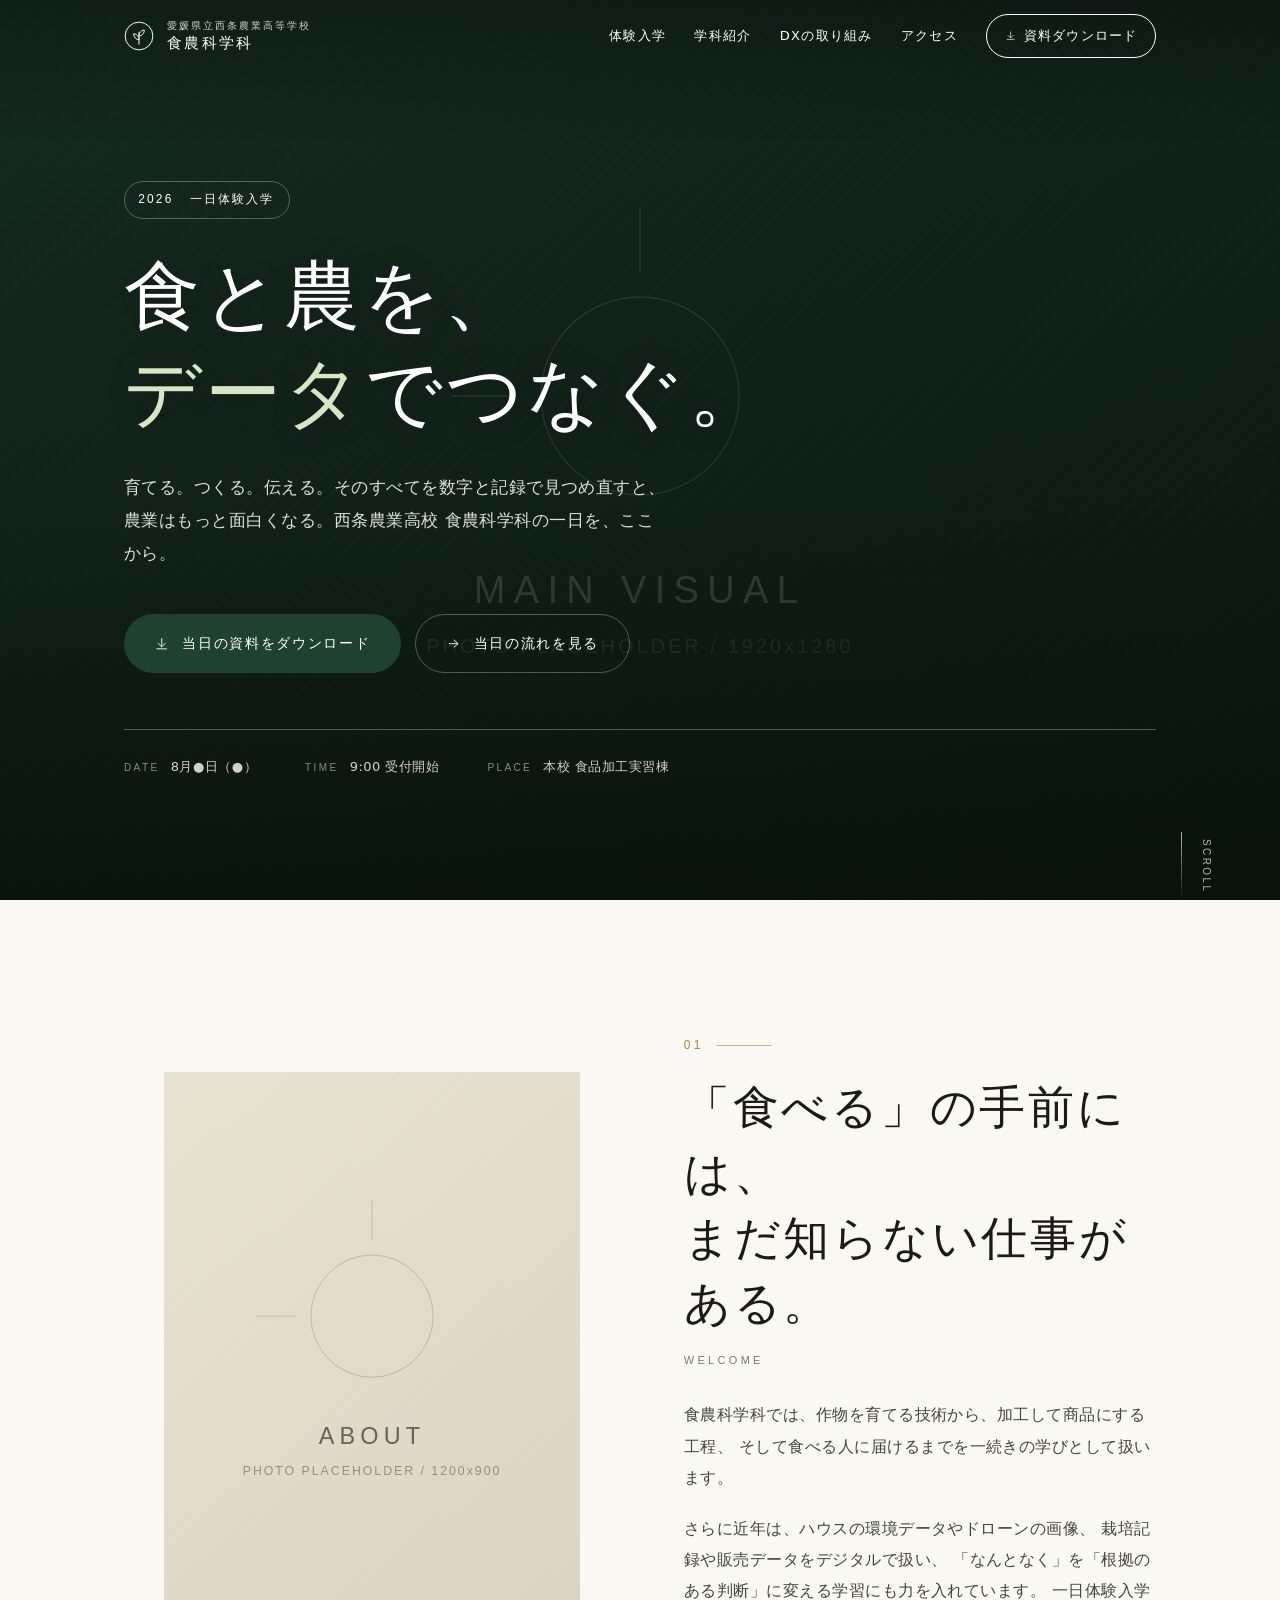
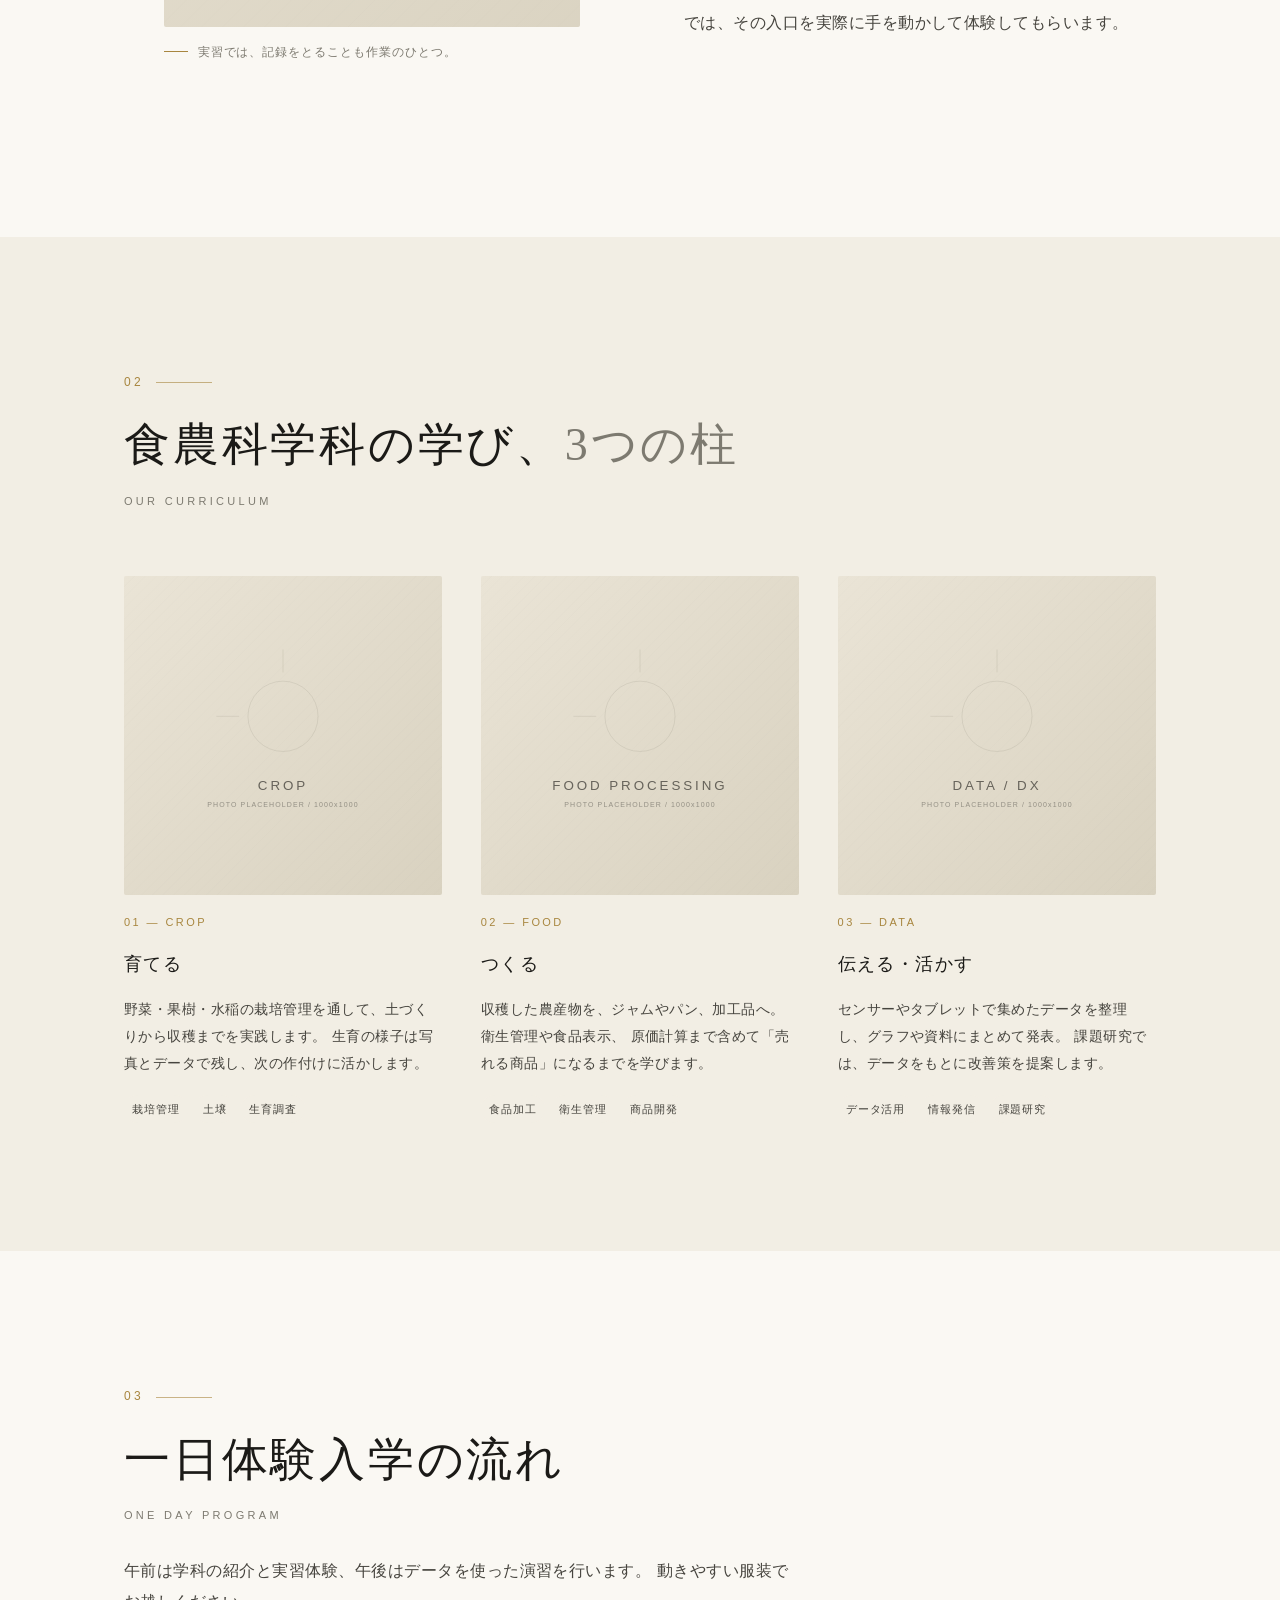
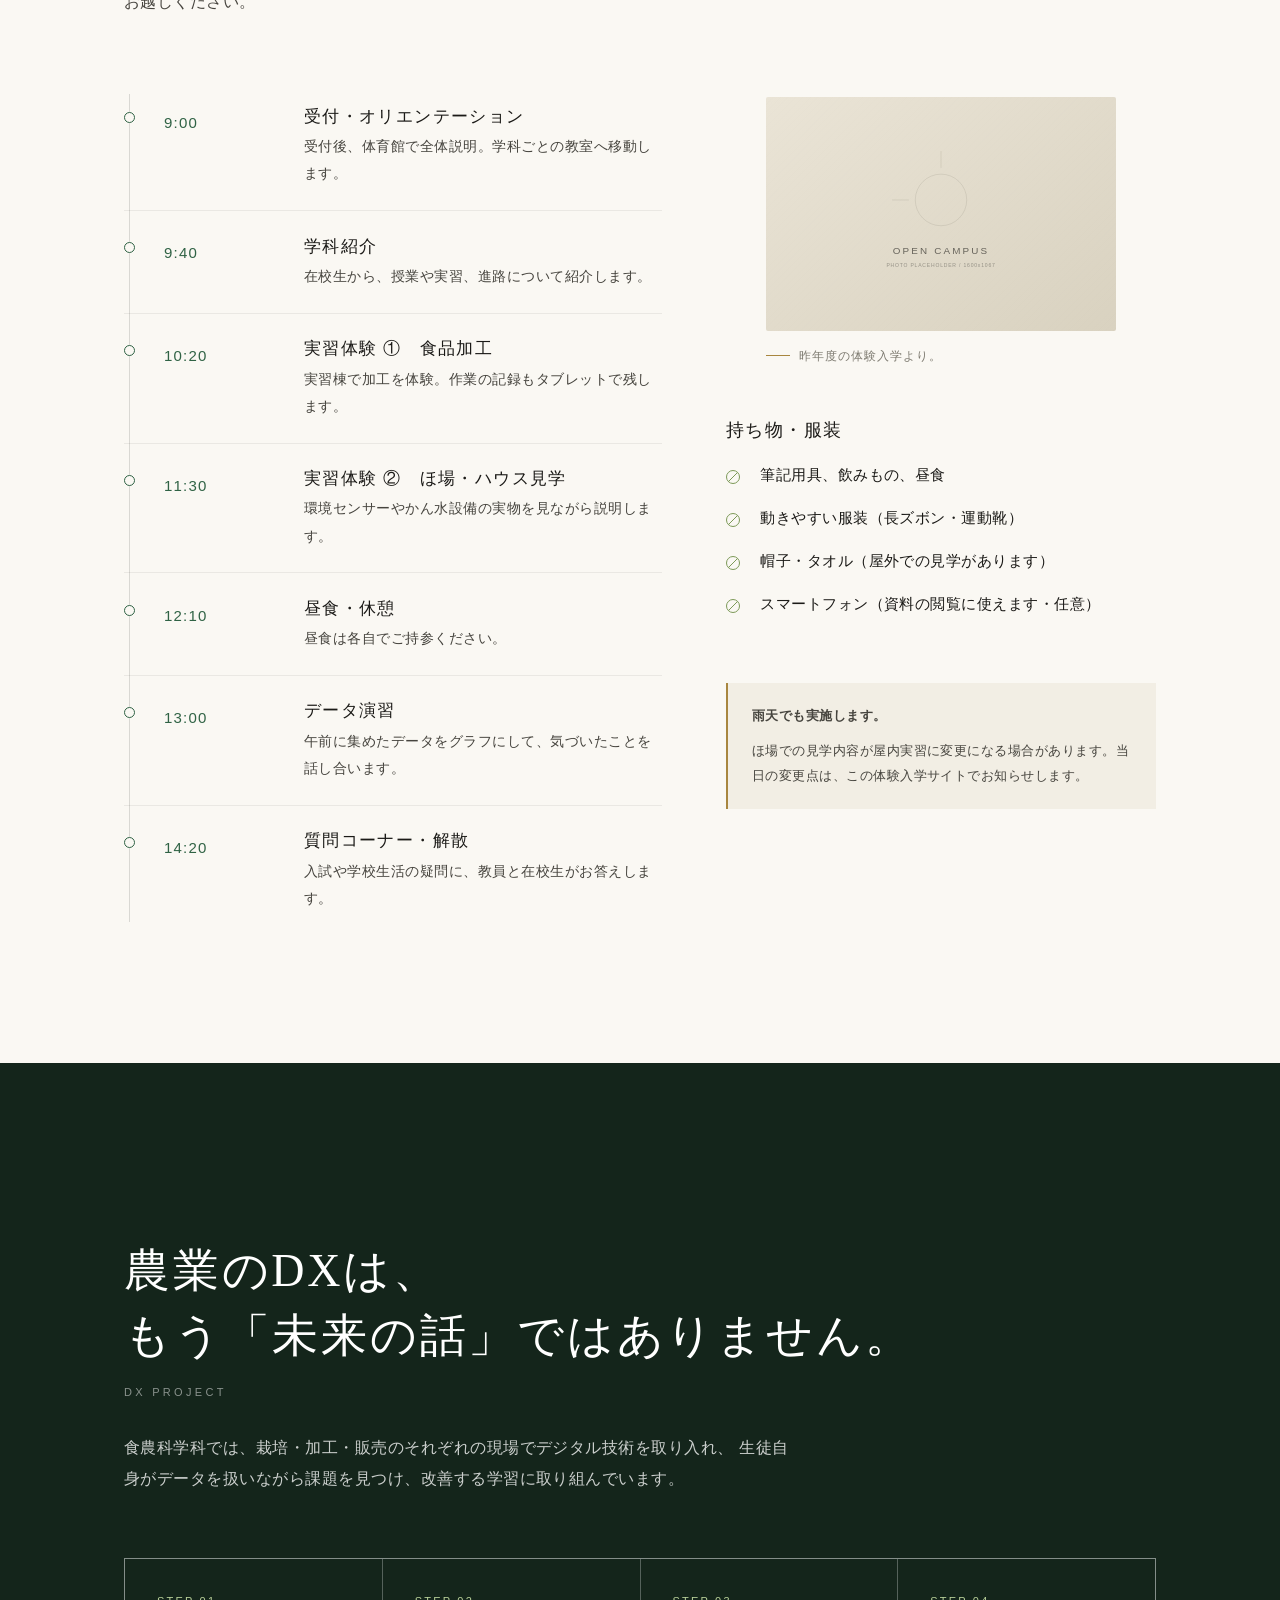
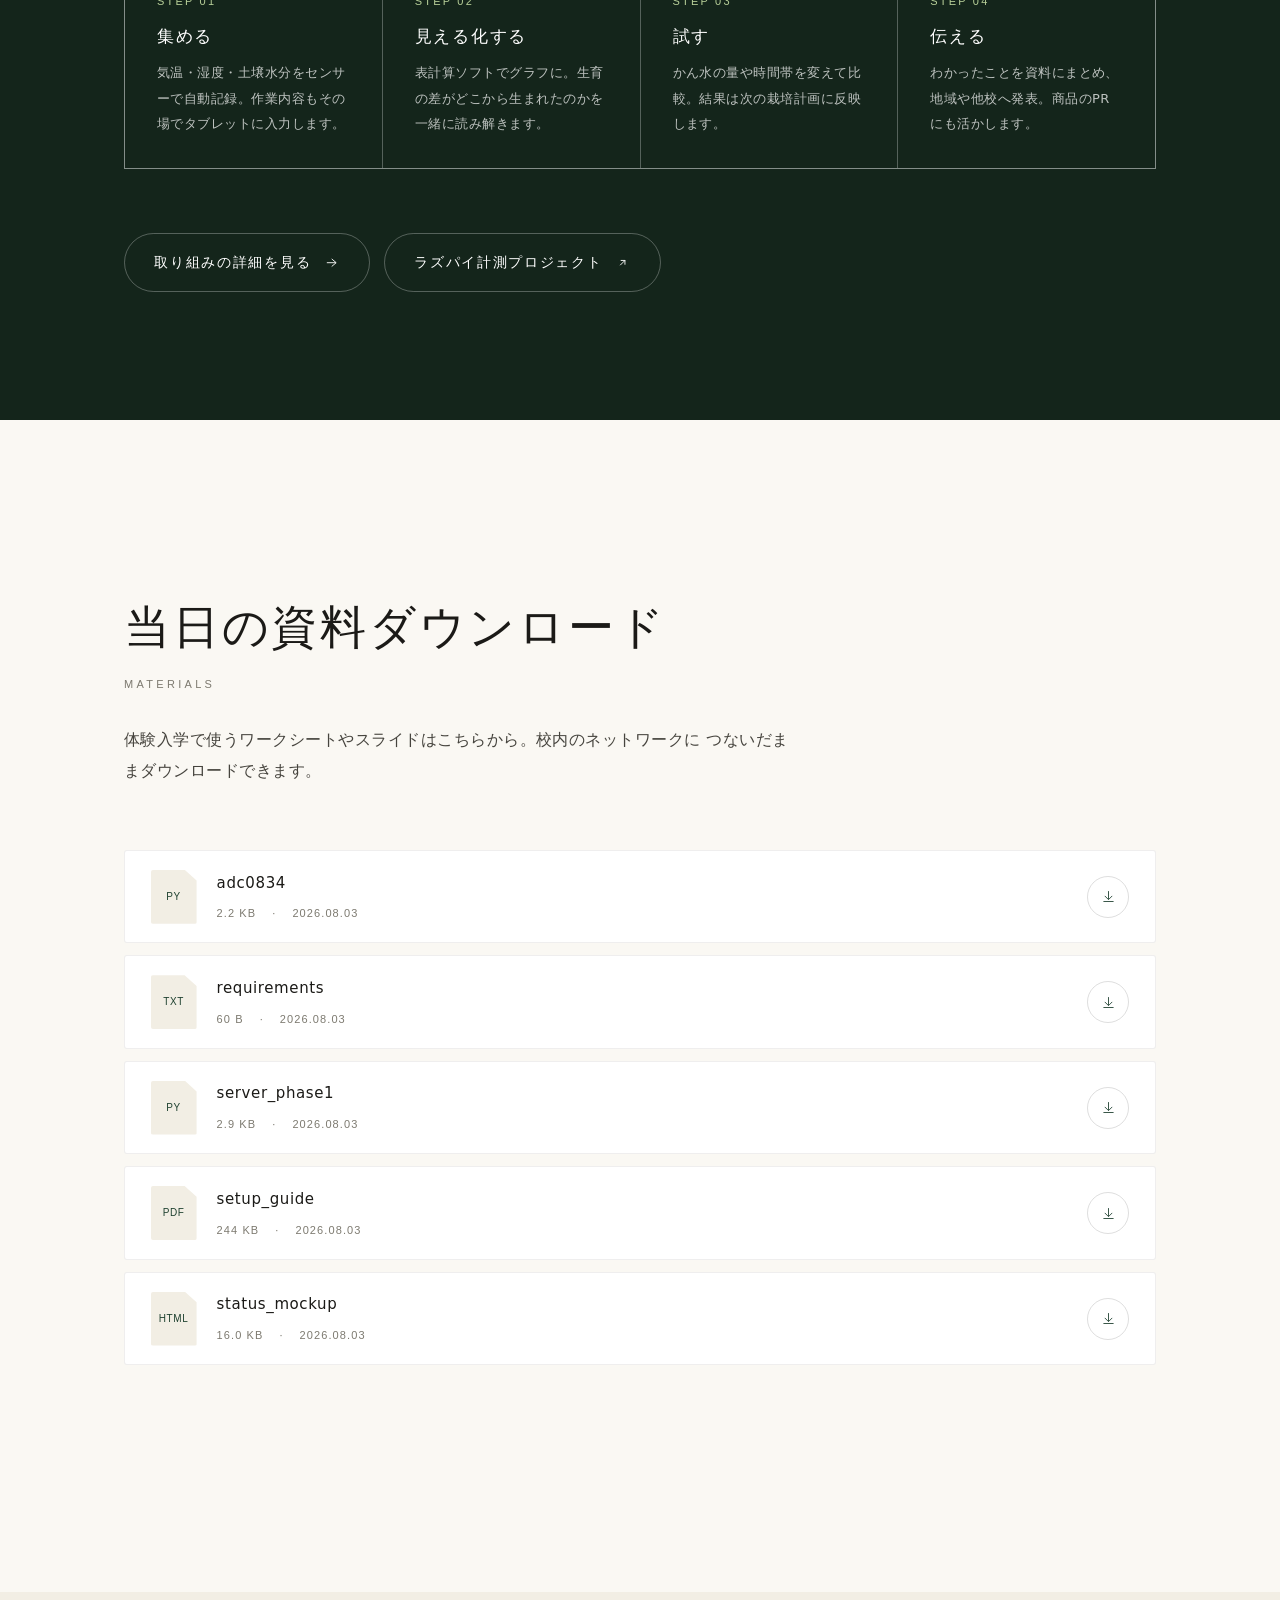
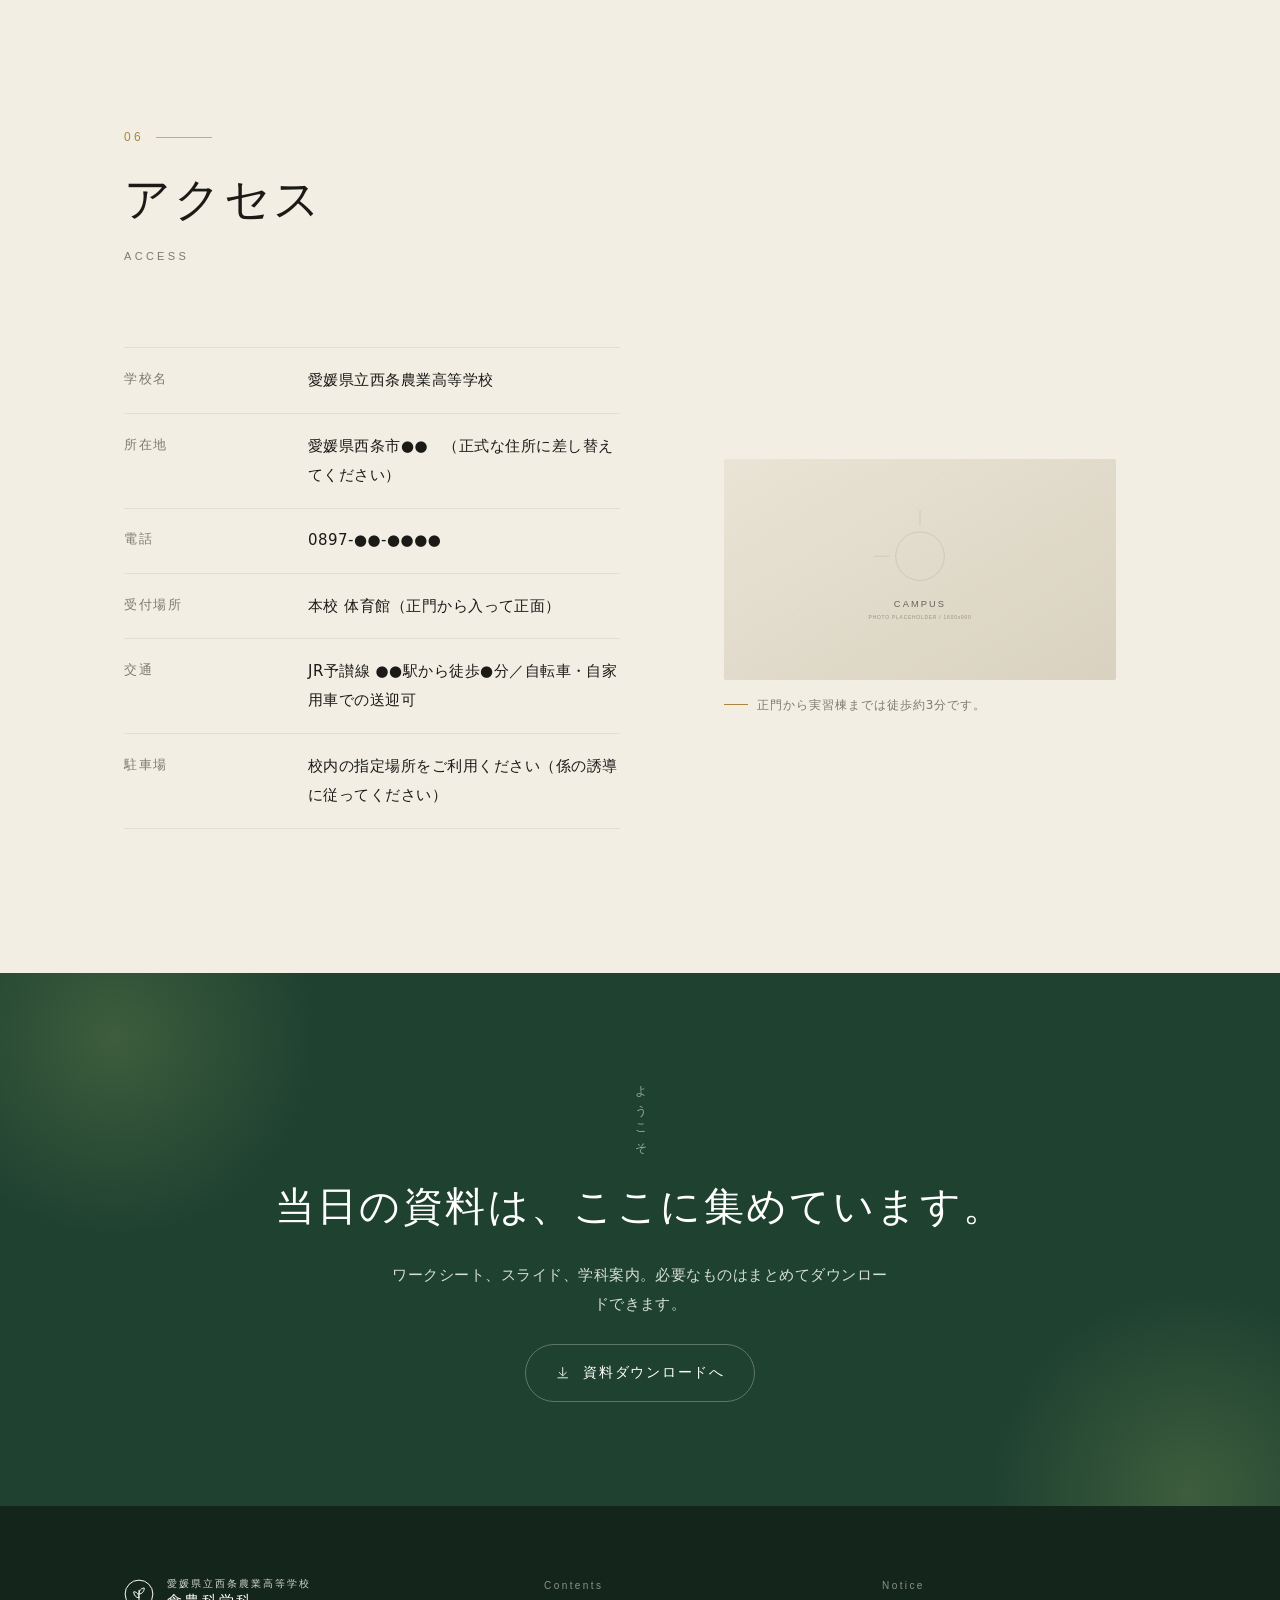
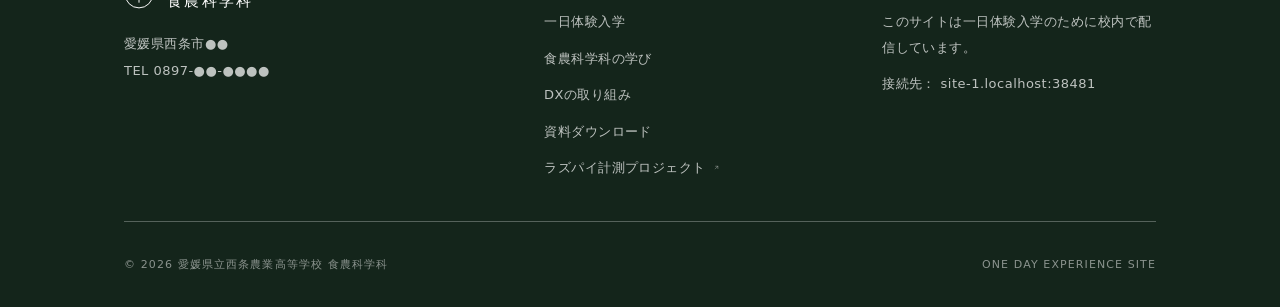
==== commit cb6237d2: "ラズパイ計測プロジェクトへのリンクを追加 https://agrimuitobom.github.io/rasp/ を4か所から辿れるようにした。  - index.html: DXダイジェストのボタ" ====
--- a/index.html
+++ b/index.html
@@ -322,10 +322,15 @@
         </div>
       </div>
 
-      <div style="margin-top:clamp(2.5rem,6vw,4rem)" data-reveal>
+      <div class="btn-row" style="margin-top:clamp(2.5rem,6vw,4rem)" data-reveal>
         <a class="btn btn--light" href="dx.html">
           取り組みの詳細を見る
           <svg class="btn__ico" viewBox="0 0 24 24" fill="none" stroke="currentColor" stroke-width="1.4" stroke-linecap="round" stroke-linejoin="round" aria-hidden="true"><path d="M5 12h13"/><path d="M12.5 6.5 19 12l-6.5 5.5"/></svg>
+        </a>
+        <!-- TODO: リンク先の名称は実際のページに合わせて調整してください -->
+        <a class="btn btn--light" href="https://agrimuitobom.github.io/rasp/" target="_blank" rel="noopener">
+          ラズパイ計測プロジェクト
+          <svg class="btn__ico" viewBox="0 0 24 24" fill="none" stroke="currentColor" stroke-width="1.4" stroke-linecap="round" stroke-linejoin="round" aria-hidden="true"><path d="M8.5 15.5 15.5 8.5"/><path d="M9.5 8.5h6v6"/></svg>
         </a>
       </div>
     </div>
@@ -461,6 +466,8 @@
           <li><a href="index.html#course">食農科学科の学び</a></li>
           <li><a href="dx.html">DXの取り組み</a></li>
           <li><a href="download.html">資料ダウンロード</a></li>
+          <!-- TODO: リンク先の名称は実際のページに合わせて調整してください -->
+          <li><a href="https://agrimuitobom.github.io/rasp/" target="_blank" rel="noopener">ラズパイ計測プロジェクト<svg viewBox="0 0 24 24" fill="none" stroke="currentColor" stroke-width="1.6" stroke-linecap="round" stroke-linejoin="round" aria-hidden="true"><path d="M8.5 15.5 15.5 8.5"/><path d="M9.5 8.5h6v6"/></svg></a></li>
         </ul>
       </nav>
 
--- a/assets/css/style.css
+++ b/assets/css/style.css
@@ -90,6 +90,9 @@
 body.is-locked { overflow: hidden; }
 
 img, svg, video { display: block; max-width: 100%; height: auto; }
+
+/* hidden 属性は display 指定より優先させる（.btn などが display を持つため） */
+[hidden] { display: none !important; }
 a { color: inherit; text-decoration: none; }
 button { font: inherit; color: inherit; }
 
@@ -251,6 +254,18 @@
 }
 .btn--ghost:hover { --btn-bg: var(--c-ink); --btn-fg: var(--c-white); }
 
+/* ZIP作成中 */
+.btn[aria-busy="true"] {
+  cursor: progress;
+  opacity: 0.65;
+  pointer-events: none;
+}
+.btn[aria-busy="true"] .btn__ico { animation: btnbusy 1s var(--ease) infinite; }
+@keyframes btnbusy {
+  0%, 100% { transform: translateY(0); opacity: 1; }
+  50%      { transform: translateY(0.25em); opacity: 0.4; }
+}
+
 .btn--light {
   --btn-bg: transparent;
   --btn-fg: var(--c-white);
@@ -1150,6 +1165,7 @@
   margin-bottom: 1rem;
 }
 .footer__links { display: grid; gap: 0.7rem; }
+.footer__links a svg { display: inline-block; width: 0.7em; margin-left: 0.45em; opacity: 0.7; }
 .footer__bottom {
   margin-top: 2rem;
   display: flex;
@@ -1177,6 +1193,13 @@
 }
 .linkcard:hover { transform: translateY(-3px); box-shadow: var(--shadow-2); }
 .linkcard__ttl { font-size: 1.25rem; letter-spacing: 0.08em; }
+.linkcard__ttl .ext-mark {
+  display: inline-block;
+  width: 0.72em;
+  margin-left: 0.5em;
+  vertical-align: baseline;
+  color: var(--c-ink-3);
+}
 .linkcard__txt { margin-top: 0.6rem; font-size: 0.875rem; color: var(--c-ink-2); }
 
 /* --------------------------------------------------------------------------
